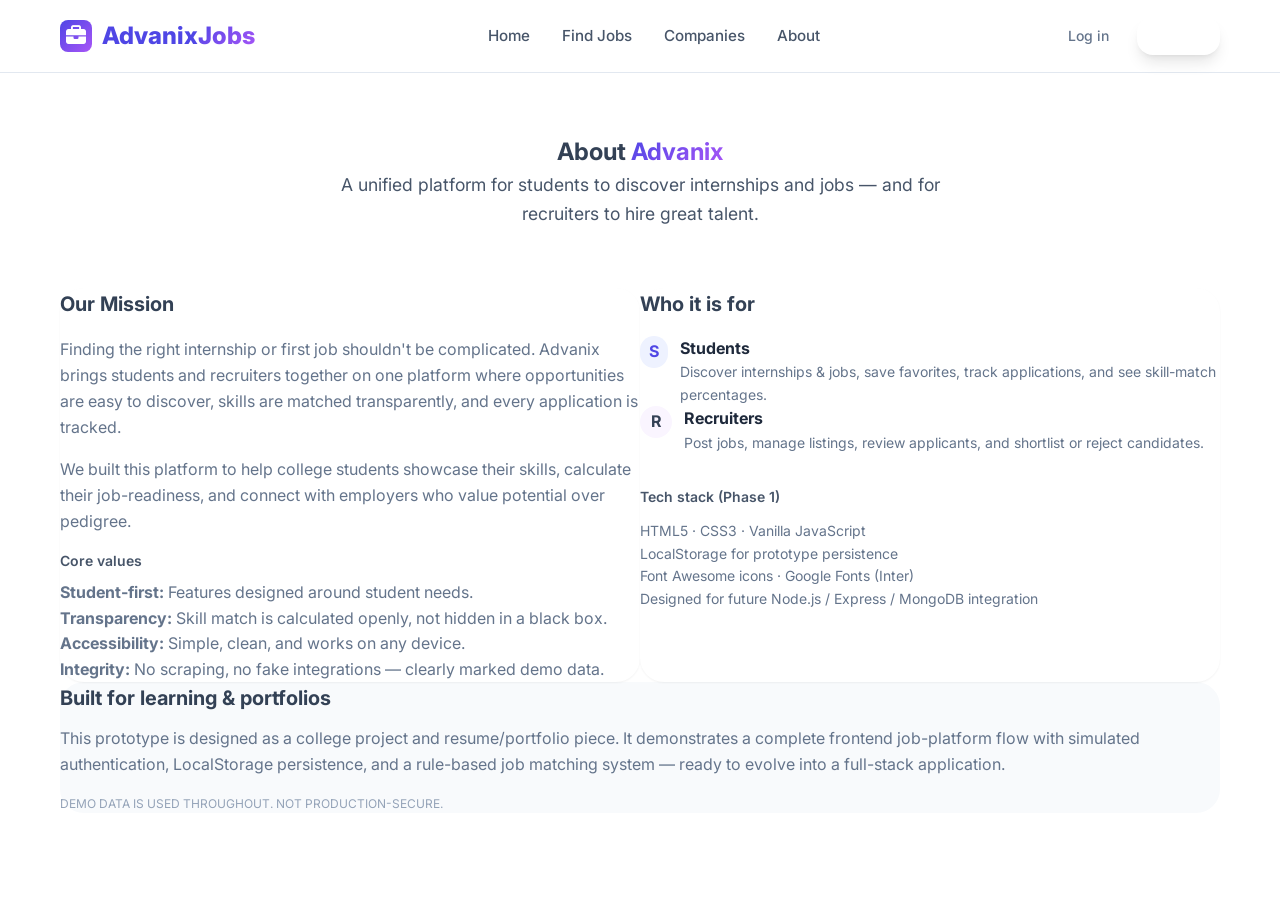
==== about.html @ add956c0 "feat: initial release of Advanix - AI-Powered Unified Job & Internship Platform - Complete frontend " ====
<!DOCTYPE html>
<html lang="en">
<head>
  <meta charset="UTF-8" />
  <meta name="viewport" content="width=device-width, initial-scale=1.0" />
  <title>About Us | Advanix</title>
  <link rel="preconnect" href="https://fonts.googleapis.com" />
  <link rel="preconnect" href="https://fonts.gstatic.com" crossorigin />
  <link href="https://fonts.googleapis.com/css2?family=Inter:wght@400;500;600;700;800&display=swap" rel="stylesheet" />
  <link rel="stylesheet" href="https://cdnjs.cloudflare.com/ajax/libs/font-awesome/6.5.0/css/all.min.css" />
  <link rel="stylesheet" href="css/style.css" />
  <link rel="stylesheet" href="css/responsive.css" />
</head>
<body>
  <nav class="navbar">
    <div class="container">
      <a href="index.html" class="logo">
        <div class="logo-icon"><i class="fas fa-briefcase"></i></div>
        <span>Advanix<span class="text-gradient">Jobs</span></span>
      </a>
      <div class="nav-links" id="nav-links"></div>
      <div class="auth-btns" id="auth-btns"></div>
      <button class="mobile-menu-btn" id="mobile-menu-btn" aria-label="Toggle menu">
        <span></span><span></span><span></span>
      </button>
    </div>
  </nav>

  <div class="mobile-menu" id="mobile-menu"></div>

  <section class="section" style="padding-top: 60px;">
    <div class="container">
      <div class="section-header">
        <h1>About <span class="text-gradient">Advanix</span></h1>
        <p>A unified platform for students to discover internships and jobs — and for recruiters to hire great talent.</p>
      </div>

      <div class="grid md:grid-cols-2 gap-6" style="grid-template-columns: 1fr 1fr;">
        <div class="bg-white rounded-2xl shadow-sm border border-slate-100 p-8">
          <h3 class="text-xl font-bold text-slate-900 mb-4">Our Mission</h3>
          <p class="text-slate-600 leading-relaxed mb-4">
            Finding the right internship or first job shouldn't be complicated. Advanix brings students and
            recruiters together on one platform where opportunities are easy to discover, skills are matched transparently,
            and every application is tracked.
          </p>
          <p class="text-slate-600 leading-relaxed mb-4">
            We built this platform to help college students showcase their skills, calculate their job-readiness, and
            connect with employers who value potential over pedigree.
          </p>
          <div class="mt-6">
            <h4 class="text-sm font-semibold text-slate-700 mb-2">Core values</h4>
            <ul class="list-disc list-inside text-slate-600 space-y-2">
              <li><strong>Student-first:</strong> Features designed around student needs.</li>
              <li><strong>Transparency:</strong> Skill match is calculated openly, not hidden in a black box.</li>
              <li><strong>Accessibility:</strong> Simple, clean, and works on any device.</li>
              <li><strong>Integrity:</strong> No scraping, no fake integrations — clearly marked demo data.</li>
            </ul>
          </div>
        </div>

        <div class="bg-white rounded-2xl shadow-sm border border-slate-100 p-8">
          <h3 class="text-xl font-bold text-slate-900 mb-4">Who it is for</h3>
          <div class="space-y-5">
            <div class="flex items-start gap-3">
              <div class="w-8 h-8 rounded-full bg-indigo-50 flex items-center justify-center text-indigo-600 font-bold shrink-0">S</div>
              <div>
                <h4 class="font-bold text-slate-800">Students</h4>
                <p class="text-sm text-slate-600">Discover internships &amp; jobs, save favorites, track applications, and see skill-match percentages.</p>
              </div>
            </div>
            <div class="flex items-start gap-3">
              <div class="w-8 h-8 rounded-full bg-purple-50 flex items-center justify-center text-purple-600 font-bold shrink-0">R</div>
              <div>
                <h4 class="font-bold text-slate-800">Recruiters</h4>
                <p class="text-sm text-slate-600">Post jobs, manage listings, review applicants, and shortlist or reject candidates.</p>
              </div>
            </div>
          </div>

          <div class="mt-8 pt-6 border-t border-slate-100">
            <h4 class="text-sm font-semibold text-slate-700 mb-3">Tech stack (Phase 1)</h4>
            <ul class="text-sm text-slate-600 space-y-1 list-disc list-inside">
              <li>HTML5 &middot; CSS3 &middot; Vanilla JavaScript</li>
              <li>LocalStorage for prototype persistence</li>
              <li>Font Awesome icons &middot; Google Fonts (Inter)</li>
              <li>Designed for future Node.js / Express / MongoDB integration</li>
            </ul>
          </div>
        </div>
      </div>

      <div class="mt-12 bg-slate-50 rounded-2xl p-8 text-center border border-slate-100">
        <h3 class="text-xl font-bold text-slate-900 mb-3">Built for learning &amp; portfolios</h3>
        <p class="text-slate-600 mb-4 max-w-lg mx-auto">
          This prototype is designed as a college project and resume/portfolio piece. It demonstrates a complete
          frontend job-platform flow with simulated authentication, LocalStorage persistence, and a rule-based job
          matching system — ready to evolve into a full-stack application.
        </p>
        <p class="text-xs text-slate-400 uppercase tracking-wider">
          Demo data is used throughout. Not production-secure.
        </p>
      </div>
    </div>
  </section>

  <script type="module">
    import { updateNavbar } from './js/app.js';
    document.addEventListener('DOMContentLoaded', () => {
      updateNavbar();
    });
  </script>
</body>
</html>
---- css/style.css ----
/* ==========================================================================
   Advanix - Main Stylesheet
   Design System: Navy blue (#1e293b) + Electric purple (#6366f1 / #a855f7)
   Clean white background, soft gradients, rounded cards, subtle shadows.
   ========================================================================== */

/* -------- CSS Variables (Design System) -------- */
:root {
  /* Primary brand colors */
  --navy-900: #0f172a;
  --navy-800: #1e293b;
  --navy-700: #334155;
  --indigo-600: #4f46e5;
  --indigo-500: #6366f1;
  --purple-600: #a855f7;
  --purple-500: #d946ef;

  /* Semantic colors */
  --success: #10b981;
  --success-bg: #ecfdf5;
  --error: #f43f5e;
  --error-bg: #fff1f2;
  --warning: #f59e0b;
  --warning-bg: #fffbeb;

  /* Neutrals */
  --slate-50: #f8fafc;
  --slate-100: #f1f5f9;
  --slate-200: #e2e8f0;
  --slate-300: #cbd5e1;
  --slate-400: #94a3b8;
  --slate-500: #64748b;
  --slate-600: #475569;
  --slate-700: #334155;
  --slate-800: #1e293b;
  --slate-900: #0f172a;

  /* Gradients */
  --grad-primary: linear-gradient(135deg, #4f46e5 0%, #a855f7 100%);
  --grad-hero: linear-gradient(135deg, #0f172a 0%, #1e293b 50%, #4f46e5 100%);
  --grad-card: linear-gradient(145deg, #ffffff 0%, #f8fafc 100%);

  /* Spacing & radius */
  --radius-sm: 0.5rem;
  --radius-md: 0.75rem;
  --radius-lg: 1rem;
  --radius-xl: 1.25rem;
  --shadow-sm: 0 1px 2px 0 rgb(0 0 0 / 0.05);
  --shadow-md: 0 4px 6px -1px rgb(0 0 0 / 0.1), 0 2px 4px -2px rgb(0 0 0 / 0.1);
  --shadow-lg: 0 10px 15px -3px rgb(0 0 0 / 0.1), 0 4px 6px -4px rgb(0 0 0 / 0.1);

  /* Transitions */
  --transition: all 0.25s cubic-bezier(0.4, 0, 0.2, 1);
}

/* -------- Reset & Base -------- */
* {
  box-sizing: border-box;
  margin: 0;
  padding: 0;
}

html {
  scroll-behavior: smooth;
}

body {
  font-family: 'Inter', -apple-system, BlinkMacSystemFont, 'Segoe UI', Roboto,
    'Helvetica Neue', Arial, sans-serif;
  background-color: #ffffff;
  color: #334155;
  line-height: 1.6;
  overflow-x: hidden;
}

a {
  text-decoration: none;
  color: inherit;
}

ul, ol {
  list-style: none;
}

img {
  max-width: 100%;
  height: auto;
  display: block;
}

button {
  font-family: inherit;
  border: none;
  background: none;
  cursor: pointer;
}

input, select, textarea {
  font-family: inherit;
}

.section {
  padding: 80px 0;
}

.section-header {
  text-align: center;
  margin-bottom: 60px;
}

.section-header h2 {
  font-size: 2.25rem;
  font-weight: 700;
  color: var(--navy-900);
  margin-bottom: 12px;
  letter-spacing: -0.02em;
}

.section-header p {
  color: var(--slate-600);
  font-size: 1.1rem;
  max-width: 600px;
  margin: 0 auto;
}

/* Gradient text utility */
.text-gradient {
  background: var(--grad-primary);
  -webkit-background-clip: text;
  -webkit-text-fill-color: transparent;
  background-clip: text;
}

/* -------- Container & Layout -------- */
.container {
  max-width: 1200px;
  margin: 0 auto;
  padding: 0 20px;
}

/* -------- Buttons -------- */
.btn {
  display: inline-flex;
  align-items: center;
  justify-content: center;
  gap: 0.5rem;
  font-weight: 600;
  font-size: 0.95rem;
  border-radius: var(--radius-md);
  transition: var(--transition);
  border: 1px solid transparent;
  cursor: pointer;
}

.btn-primary {
  background: var(--grad-primary);
  color: #ffffff;
  box-shadow: 0 4px 14px 0 rgb(79, 70, 229 / 0.3);
}

.btn-primary:hover {
  transform: translateY(-2px);
  box-shadow: 0 8px 20px 0 rgb(79, 70, 229 / 0.45);
}

.btn-secondary {
  background: #ffffff;
  color: var(--slate-700);
  border-color: var(--slate-200);
}

.btn-secondary:hover {
  background: var(--slate-50);
  border-color: var(--slate-300);
}

.btn-outline {
  background: transparent;
  color: var(--indigo-600);
  border-color: var(--indigo-600);
}

.btn-outline:hover {
  background: var(--indigo-600);
  color: #ffffff;
}

.btn-sm {
  padding: 0.5rem 1rem;
  font-size: 0.875rem;
}

.btn-md {
  padding: 0.75rem 1.5rem;
}

.btn-lg {
  padding: 1rem 2rem;
  font-size: 1.1rem;
}

/* -------- Navigation -------- */
.navbar {
  position: sticky;
  top: 0;
  z-index: 50;
  background: rgba(255, 255, 255, 0.85);
  backdrop-filter: blur(12px);
  border-bottom: 1px solid var(--slate-200);
}

.navbar .container {
  display: flex;
  align-items: center;
  justify-content: space-between;
  height: 72px;
}

.logo {
  display: flex;
  align-items: center;
  gap: 10px;
  font-size: 1.5rem;
  font-weight: 800;
  color: var(--navy-900);
}

.logo-icon {
  width: 32px;
  height: 32px;
  background: var(--grad-primary);
  border-radius: 8px;
  display: flex;
  align-items: center;
  justify-content: center;
  color: #ffffff;
  font-size: 1.25rem;
}

.logo span {
  color: var(--indigo-600);
}

.nav-links {
  display: flex;
  align-items: center;
  gap: 32px;
}

.nav-link {
  font-size: 0.95rem;
  font-weight: 500;
  color: var(--slate-600);
  transition: var(--transition);
  position: relative;
}

.nav-link:hover {
  color: var(--indigo-600);
}

.nav-link.active {
  color: var(--indigo-600);
}

.nav-link.active::after {
  content: '';
  position: absolute;
  bottom: -6px;
  left: 0;
  width: 100%;
  height: 3px;
  background: var(--grad-primary);
  border-radius: 2px;
}

.auth-btns {
  display: flex;
  align-items: center;
  gap: 12px;
}

/* Mobile menu button */
.mobile-menu-btn {
  display: none;
  width: 40px;
  height: 40px;
  flex-direction: column;
  justify-content: center;
  gap: 5px;
  align-items: center;
}

.mobile-menu-btn span {
  display: block;
  width: 24px;
  height: 2px;
  background: var(--slate-700);
  border-radius: 2px;
  transition: var(--transition);
}

.mobile-menu {
  position: fixed;
  top: 72px;
  left: 0;
  right: 0;
  background: #ffffff;
  border-bottom: 1px solid var(--slate-200);
  box-shadow: var(--shadow-md);
  padding: 24px;
  display: none;
  flex-direction: column;
  gap: 0;
  z-index: 60;
}

.mobile-menu a {
  display: block;
  padding: 12px 16px;
  border-radius: var(--radius-md);
  color: var(--slate-600);
  font-weight: 500;
  transition: var(--transition);
}

.mobile-menu a:hover {
  background: var(--indigo-50);
  color: var(--indigo-600);
}

/* -------- Hero Section -------- */
.hero {
  position: relative;
  background: var(--grad-hero);
  color: #ffffff;
  padding: 120px 0;
  overflow: hidden;
}

.hero::before {
  content: '';
  position: absolute;
  top: 0;
  left: 0;
  width: 100%;
  height: 100%;
  background: url('data:image/svg+xml,<svg xmlns="http://www.w3.org/2000/svg" viewBox="0 0 100 100"><path fill="%23ffffff" fill-opacity="0.03" d="M0 0 L100 0 L100 100 L0 100 Z"/></svg>');
  opacity: 0.4;
}

.hero .container {
  position: relative;
  z-index: 3;
  display: grid;
  grid-template-columns: 1fr 1fr;
  gap: 60px;
  align-items: center;
}

.hero-content h1 {
  font-size: 3.5rem;
  font-weight: 800;
  line-height: 1.1;
  margin-bottom: 20px;
  letter-spacing: -0.03em;
}

.hero-content p {
  font-size: 1.25rem;
  color: #cbd5e1;
  margin-bottom: 32px;
  line-height: 1.7;
}

.hero-visual {
  position: relative;
  height: 420px;
  display: flex;
  align-items: center;
  justify-content: center;
}

.floating-card {
  position: absolute;
  background: rgba(255, 255, 255, 0.1);
  backdrop-filter: blur(16px);
  border: 1px solid rgba(255, 255, 255, 0.2);
  border-radius: 20px;
  padding: 24px;
  box-shadow: 0 20px 40px -10px rgb(0 0 0 / 0.3);
  animation: float 6s ease-in-out infinite;
}

.floating-card:nth-child(1) {
  top: 20px;
  left: 20px;
  width: 200px;
  animation-delay: 0s;
}

.floating-card:nth-child(2) {
  bottom: 20px;
  right: 20px;
  width: 260px;
  animation-delay: -2s;
}

.floating-card h4 {
  font-size: 1.1rem;
  margin-bottom: 8px;
  color: #ffffff;
}

.floating-card p {
  font-size: 0.9rem;
  color: #cbd5e1;
}

@keyframes float {
  0%, 100% { transform: translateY(0); }
  50% { transform: translateY(-20px); }
}

/* Job search bar (hero) */
.job-search {
  background: rgba(255, 255, 255, 0.95);
  border-radius: var(--radius-xl);
  padding: 1.5rem;
  box-shadow: var(--shadow-lg);
  display: grid;
  grid-template-columns: 1fr 1fr 1fr auto;
  gap: 16px;
  align-items: end;
}

.job-search input,
.job-search select {
  padding: 14px 18px;
  border: 1px solid #e2e8f0;
  border-radius: var(--radius-lg);
  font-size: 0.95rem;
  background: #ffffff;
  color: var(--slate-800);
  transition: var(--transition);
}

.job-search input:focus,
.job-search select:focus {
  outline: none;
  border-color: var(--indigo-600);
  box-shadow: 0 0 0 3px rgba(79, 70, 229, 0.15);
}

.job-search button {
  padding: 14px 28px;
  background: var(--grad-primary);
  color: #ffffff;
  border-radius: var(--radius-lg);
  font-weight: 600;
  font-size: 1rem;
  box-shadow: 0 4px 12px 0 rgb(79, 70, 229 / 0.35);
  transition: var(--transition);
}

.job-search button:hover {
  transform: translateY(-2px);
  box-shadow: 0 8px 20px 0 rgb(79, 70, 229 / 0.5);
}

/* -------- Categories -------- */
.categories {
  background: var(--slate-50);
}

.category-grid {
  display: grid;
  grid-template-columns: repeat(auto-fit, minmax(200px, 1fr));
  gap: 24px;
}

.category-card {
  background: #ffffff;
  border: 1px solid var(--slate-200);
  border-radius: var(--radius-xl);
  padding: 32px 24px;
  text-align: center;
  transition: var(--transition);
  cursor: pointer;
}

.category-card:hover {
  transform: translateY(-6px);
  box-shadow: var(--shadow-lg);
  border-color: var(--indigo-600);
  background: linear-gradient(135deg, #4f46e5 0%, #a855f7 100%);
  color: #ffffff;
}

.category-card .icon {
  width: 56px;
  height: 56px;
  background: var(--slate-100);
  border-radius: 14px;
  display: flex;
  align-items: center;
  justify-content: center;
  margin: 0 auto 16px;
  font-size: 1.5rem;
  color: var(--indigo-600);
  transition: var(--transition);
}

.category-card:hover .icon {
  background: rgba(255, 255, 255, 0.15);
  color: #ffffff;
}

.category-card h3 {
  font-size: 1.1rem;
  font-weight: 700;
  margin-bottom: 6px;
}

.category-card p {
  font-size: 0.9rem;
  color: var(--slate-500);
}

.category-card:hover p {
  color: rgba(255, 255, 255, 0.85);
}

/* -------- Featured Jobs -------- */
.featured-grid {
  display: grid;
  grid-template-columns: repeat(auto-fill, minmax(320px, 1fr));
  gap: 28px;
}

/* Job card (generic) */
.job-card {
  background: #ffffff;
  border: 1px solid var(--slate-100);
  border-radius: var(--radius-xl);
  overflow: hidden;
  transition: var(--transition);
}

.job-card:hover {
  transform: translateY(-8px);
  box-shadow: var(--shadow-lg);
  border-color: var(--slate-200);
}

/* -------- Companies -------- */
.companies-grid {
  display: grid;
  grid-template-columns: repeat(auto-fill, minmax(220px, 1fr));
  gap: 30px;
}

.company-card {
  background: #ffffff;
  border: 1px solid var(--slate-200);
  border-radius: var(--radius-xl);
  padding: 30px 24px;
  text-align: center;
  transition: var(--transition);
}

.company-card:hover {
  transform: translateY(-6px);
  box-shadow: var(--shadow-md);
  border-color: var(--indigo-600);
}

.company-logo {
  width: 64px;
  height: 64px;
  margin: 0 auto 16px;
  border-radius: 16px;
  object-fit: cover;
  background: var(--slate-100);
}

.company-card h3 {
  font-size: 1.1rem;
  font-weight: 700;
  color: var(--navy-900);
  margin-bottom: 6px;
}

.company-card p {
  font-size: 0.9rem;
  color: var(--slate-500);
}

/* -------- How It Works -------- */
.steps-grid {
  display: grid;
  grid-template-columns: repeat(auto-fit, minmax(240px, 1fr));
  gap: 30px;
}

.step {
  text-align: center;
  padding: 30px 20px;
}

.step-number {
  width: 52px;
  height: 52px;
  background: var(--grad-primary);
  color: #ffffff;
  border-radius: 50%;
  display: flex;
  align-items: center;
  justify-content: center;
  font-size: 1.25rem;
  font-weight: 700;
  margin: 0 auto 20px;
  box-shadow: 0 4px 12px 0 rgb(79, 70, 229 / 0.3);
}

.step h3 {
  font-size: 1.15rem;
  font-weight: 700;
  color: var(--navy-900);
  margin-bottom: 10px;
}

.step p {
  color: var(--slate-600);
  font-size: 0.95rem;
}

/* -------- Why Choose Us -------- */
.features-grid {
  display: grid;
  grid-template-columns: repeat(auto-fit, minmax(280px, 1fr));
  gap: 28px;
}

.feature-card {
  background: #ffffff;
  border: 1px solid var(--slate-200);
  border-radius: var(--radius-xl);
  padding: 32px 28px;
  transition: var(--transition);
}

.feature-card:hover {
  transform: translateY(-5px);
  box-shadow: var(--shadow-md);
  border-color: var(--slate-200);
}

.feature-icon {
  width: 44px;
  height: 44px;
  background: var(--slate-100);
  border-radius: 12px;
  display: flex;
  align-items: center;
  justify-content: center;
  margin-bottom: 20px;
  font-size: 1.25rem;
  color: var(--indigo-600);
  transition: var(--transition);
}

.feature-card:hover .feature-icon {
  background: var(--indigo-600);
  color: #ffffff;
}

.feature-card h3 {
  font-size: 1.1rem;
  font-weight: 700;
  color: var(--navy-900);
  margin-bottom: 10px;
}

.feature-card p {
  color: var(--slate-600);
  font-size: 0.95rem;
  line-height: 1.6;
}

/* -------- Testimonials -------- */
.testimonials {
  background: var(--slate-50);
}

.testimonial-grid {
  display: grid;
  grid-template-columns: repeat(auto-fit, minmax(280px, 1fr));
  gap: 28px;
}

.testimonial-card {
  background: #ffffff;
  border: 1px solid var(--slate-200);
  border-radius: var(--radius-xl);
  padding: 32px 28px;
  transition: var(--transition);
}

.testimonial-card:hover {
  box-shadow: var(--shadow-md);
  border-color: var(--indigo-200);
}

.stars {
  color: var(--warning);
  margin-bottom: 16px;
  font-size: 1.1rem;
}

.testimonial-card p {
  color: var(--slate-600);
  font-size: 0.95rem;
  line-height: 1.7;
  margin-bottom: 20px;
}

.testimonial-author {
  display: flex;
  align-items: center;
  gap: 14px;
}

.author-avatar {
  width: 40px;
  height: 40px;
  border-radius: 50%;
  object-fit: cover;
  background: var(--slate-200);
}

.author-info h4 {
  font-size: 0.95rem;
  font-weight: 700;
  color: var(--navy-900);
}

.author-info span {
  font-size: 0.85rem;
  color: var(--slate-500);
}

.demo-badge {
  font-size: 0.75rem;
  text-transform: uppercase;
  letter-spacing: 0.05em;
  font-weight: 700;
  color: var(--warning);
  margin-top: 4px;
  display: block;
}

/* -------- CTA Section -------- */
.cta {
  background: var(--grad-hero);
  color: #ffffff;
  text-align: center;
  padding: 80px 0;
  position: relative;
  overflow: hidden;
}

.cta h2 {
  font-size: 2.5rem;
  font-weight: 800;
  margin-bottom: 16px;
}

.cta p {
  color: #cbd5e1;
  font-size: 1.15rem;
  margin-bottom: 32px;
  max-width: 600px;
  margin-left: auto;
  margin-right: auto;
}

/* -------- Footer -------- */
footer {
  background: var(--navy-900);
  color: #cbd5e1;
  padding: 60px 0 24px;
}

.footer-grid {
  display: grid;
  grid-template-columns: 280px repeat(3, 1fr);
  gap: 40px;
  margin-bottom: 48px;
}

.footer-brand .logo {
  margin-bottom: 16px;
}

.footer-brand p {
  font-size: 0.95rem;
  line-height: 1.7;
  margin-bottom: 20px;
}

.socials {
  display: flex;
  gap: 14px;
}

.socials a {
  width: 40px;
  height: 40px;
  background: rgba(255, 255, 255, 0.1);
  border-radius: 10px;
  display: flex;
  align-items: center;
  justify-content: center;
  color: #ffffff;
  transition: var(--transition);
}

.socials a:hover {
  background: var(--indigo-600);
  color: #ffffff;
}

.footer-title {
  font-size: 1rem;
  font-weight: 700;
  color: #ffffff;
  margin-bottom: 20px;
}

.footer-links li {
  margin-bottom: 12px;
}

.footer-links a {
  font-size: 0.95rem;
  transition: var(--transition);
}

.footer-links a:hover {
  color: var(--indigo-400);
  padding-left: 4px;
}

.footer-bottom {
  border-top: 1px solid rgba(255, 255, 255, 0.1);
  padding-top: 24px;
  display: flex;
  justify-content: space-between;
  align-items: center;
  font-size: 0.875rem;
  color: #94a3b8;
}

/* -------- Utilities -------- */
.sr-only {
  position: absolute;
  width: 1px;
  height: 1px;
  padding: 0;
  margin: -1px;
  overflow: hidden;
  clip: rect(0, 0, 0, 0);
  border: 0;
}

.hidden {
  display: none !important;
}

.animate-slide-in {
  animation: slideIn 0.3s ease-out forwards;
}

@keyframes slideIn {
  from {
    opacity: 0;
    transform: translateX(40px);
  }
  to {
    opacity: 1;
    transform: translateX(0);
  }
}

/* Dashboard color token overrides used by app.js classes */
.bg-indigo-50 { background-color: #eef2ff !important; }
.bg-indigo-100 { background-color: #e0e7ff !important; }
.bg-indigo-600 { background-color: #4f46e5 !important; }
.text-indigo-600 { color: #4f46e5 !important; }
.text-indigo-500 { color: #6366f1 !important; }
.bg-indigo-50 { background-color: #eef2ff; }
.border-indigo-100 { border-color: #e0e7ff; }
.border-indigo-600 { border-color: #4f46e5; }

.bg-purple-600 { background-color: #a855f7 !important; }
.bg-purple-50 { background-color: #faf5ff; }

.bg-slate-50 { background-color: #f8fafc; }
.bg-slate-100 { background-color: #f1f5f9; }
.bg-slate-200 { background-color: #e2e8f0; }
.bg-slate-800 { background-color: #1e293b; }
.text-slate-500 { color: #94a3b8; }
.text-slate-600 { color: #64748b; }
.text-slate-700 { color: #475569; }
.text-slate-800 { color: #1e293b; }
.text-slate-400 { color: #94a3b8; }
.border-slate-100 { border-color: #f1f5f9; }
.border-slate-200 { border-color: #e2e8f0; }
.border-slate-50 { border-color: #f8fafc; }

.bg-green-600 { background-color: #10b981; }
.text-green-600 { color: #10b981; }
.bg-green-100 { background-color: #d1fae5; }
.bg-rose-600 { background-color: #f43f5e; }
.text-rose-600 { color: #f43f5e; }
.bg-rose-100 { background-color: #ffe4e6; }
.bg-amber-100 { background-color: #ffefd5; }
.text-amber-700 { color: #b45309; }
.border-amber-200 { border-color: #fed7aa; }
.bg-blue-600 { background-color: #2563eb; }
.text-blue-600 { color: #2563eb; }
.bg-blue-100 { background-color: #dbeafe; }

.bg-white { background-color: #ffffff; }
.text-white { color: #ffffff; }
.text-blue-700 { color: #1d4ed8; }
.text-green-700 { color: #047857; }
.text-rose-700 { color: #be123c; }

.rounded-xl { border-radius: var(--radius-xl); }
.rounded-lg { border-radius: var(--radius-lg); }
.rounded-full { border-radius: 9999px; }
.rounded-2xl { border-radius: 1.5rem; }

.shadow-sm { box-shadow: var(--shadow-sm); }
.shadow-md { box-shadow: var(--shadow-md); }
.shadow-lg { box-shadow: var(--shadow-lg); }

.flex { display: flex; }
.inline-flex { display: inline-flex; }
.grid { display: grid; }
.items-center { align-items: center; }
.justify-center { justify-content: center; }
.justify-between { justify-content: space-between; }
.flex-col { flex-direction: column; }
.flex-wrap { flex-wrap: wrap; }
.gap-1 { gap: 0.25rem; }
.gap-2 { gap: 0.5rem; }
.gap-3 { gap: 0.75rem; }
.gap-4 { gap: 1rem; }

.mb-1 { margin-bottom: 0.25rem; }
.mb-2 { margin-bottom: 0.5rem; }
.mb-3 { margin-bottom: 0.75rem; }
.mb-4 { margin-bottom: 1rem; }
.mb-5 { margin-bottom: 1.25rem; }
.mb-6 { margin-bottom: 1.5rem; }
.mt-1 { margin-top: 0.25rem; }
.mt-3 { margin-top: 0.75rem; }
.mt-4 { margin-top: 1rem; }

.p-1 { padding: 0.25rem; }
.p-2 { padding: 0.5rem; }
.p-3 { padding: 0.75rem; }
.p-4 { padding: 1rem; }
.p-5 { padding: 1.25rem; }
.p-6 { padding: 1.5rem; }
.px-2 { padding-left: 0.5rem; padding-right: 0.5rem; }
.px-3 { padding-left: 0.75rem; padding-right: 0.75rem; }
.px-4 { padding-left: 1rem; padding-right: 1rem; }
.px-5 { padding-left: 1.25rem; padding-right: 1.25rem; }
.py-1 { padding-top: 0.25rem; padding-bottom: 0.25rem; }
.py-2 { padding-top: 0.5rem; padding-bottom: 0.5rem; }
.py-3 { padding-top: 0.75rem; padding-bottom: 0.75rem; }
.py-0.5 { padding-top: 0.125rem; padding-bottom: 0.125rem; }

.ml-1 { margin-left: 0.25rem; }
.ml-3 { margin-left: 0.75rem; }
.mr-1 { margin-right: 0.25rem; }
.mr-1.5 { margin-right: 0.375rem; }
.mr-2 { margin-right: 0.5rem; }
.mr-3 { margin-right: 0.75rem; }

.mb-8 { margin-bottom: 2rem; }
.mt-8 { margin-top: 2rem; }

.pr-10 { padding-right: 2.5rem; }

.text-indigo-400 { color: #818cf8 !important; }
.text-rose-500 { color: #f43f5e !important; }

.w-8 { width: 2rem; }
.w-9 { width: 2.25rem; }
.w-10 { width: 2.5rem; }
.w-12 { width: 3rem; }
.w-full { width: 100%; }
.w-48 { width: 12rem; }
.flex-1 { flex: 1; }

.h-8 { height: 2rem; }
.h-9 { height: 2.25rem; }
.h-10 { height: 2.5rem; }
.h-12 { height: 3rem; }
.h-3 { height: 0.75rem; }
.h-2 { height: 0.5rem; }
.h-2.5 { height: 0.625rem; }
.h-full { height: 100%; }
.h-48 { height: 12rem; }

.text-xs { font-size: 0.75rem; }
.text-sm { font-size: 0.875rem; }
.text-lg { font-size: 1.125rem; }
.text-xl { font-size: 1.25rem; }
.text-2xl { font-size: 1.5rem; }
.text-3xl { font-size: 1.875rem; }

.font-medium { font-weight: 500; }
.font-semibold { font-weight: 600; }
.font-bold { font-weight: 700; }

.leading-tight { line-height: 1.25; }
.leading-relaxed { line-height: 1.625; }

.uppercase { text-transform: uppercase; }
.italic { font-style: italic; }
.center { text-align: center; }
.left { text-align: left; }

.opacity-70 { opacity: 0.7; }
.opacity-80 { opacity: 0.8; }

.transition { transition: var(--transition); }
.transition-all { transition: var(--transition); }
.duration-300 { transition-duration: 300ms; }
.duration-500 { transition-duration: 500ms; }
.duration-700 { transition-duration: 700ms; }

.object-cover { object-fit: cover; }
.overflow-hidden { overflow: hidden; }
.relative { position: relative; }
.absolute { position: absolute; }
.fixed { position: fixed; }
.top-6 { top: 1.5rem; }
.right-6 { right: 1.5rem; }
.z-\[100\] { z-index: 100; }
.z-\[50\] { z-index: 50; }
.z-\[60\] { z-index: 60; }

.pointer-events-none { pointer-events: none; }
.pointer-events-auto { pointer-events: auto; }

/* Form elements */
.form-group {
  margin-bottom: 20px;
}

.form-group label {
  display: block;
  font-size: 0.9rem;
  font-weight: 600;
  color: var(--slate-700);
  margin-bottom: 8px;
}

.form-control {
  width: 100%;
  padding: 12px 16px;
  border: 1px solid var(--slate-200);
  border-radius: var(--radius-lg);
  font-size: 0.95rem;
  color: var(--slate-800);
  background: #ffffff;
  transition: var(--transition);
}

.form-control:focus {
  outline: none;
  border-color: var(--indigo-600);
  box-shadow: 0 0 0 3px rgba(79, 70, 229, 0.1);
}

.form-control::placeholder {
  color: var(--slate-400);
}

.password-toggle {
  position: absolute;
  right: 14px;
  top: 38px;
  color: var(--slate-400);
  cursor: pointer;
  font-size: 1rem;
}

.password-toggle:hover {
  color: var(--indigo-600);
}

.position-relative {
  position: relative;
}

.alert {
  padding: 14px 18px;
  border-radius: var(--radius-lg);
  margin-bottom: 20px;
  font-size: 0.95rem;
  font-weight: 500;
}

.alert-success {
  background: var(--success-bg);
  color: var(--success);
  border: 1px solid #bbf7d0;
}

.alert-error {
  background: var(--error-bg);
  color: var(--error);
  border: 1px solid #fecaca;
}
---- css/responsive.css ----
/* ==========================================================================
   Advanix - Responsive Styles
   Tablet & Mobile adjustments
   ========================================================================== */

/* Tablet */
@media (max-width: 1024px) {
  .hero .container {
    grid-template-columns: 1fr;
    gap: 40px;
    text-align: center;
  }

  .hero-content h1 {
    font-size: 2.75rem;
  }

  .hero-visual {
    order: -1;
    height: 340px;
  }

  .job-search {
    grid-template-columns: 1fr;
    max-width: 480px;
    margin: 0 auto;
  }

  .footer-grid {
    grid-template-columns: repeat(2, 1fr);
    gap: 32px;
  }

  .dashboard-layout {
    grid-template-columns: 1fr;
  }

  .sidebar {
    position: fixed;
    left: 0;
    top: 0;
    bottom: 0;
    width: 260px;
    transform: translateX(-100%);
    z-index: 60;
  }

  .sidebar.open {
    transform: translateX(0);
  }

  .dashboard-main {
    margin-left: 0;
    padding: 20px 16px;
  }

  .dashboard-header {
    flex-direction: column;
    align-items: flex-start;
  }

  .stats-grid {
    grid-template-columns: repeat(2, 1fr);
  }

  .post-job-form {
    grid-template-columns: 1fr;
  }
}

/* Mobile */
@media (max-width: 768px) {
  .mobile-menu-btn {
    display: flex;
  }

  .nav-links,
  .auth-btns {
    display: none;
  }

  .hero {
    padding: 90px 0;
  }

  .hero-content h1 {
    font-size: 2.25rem;
  }

  .hero-content p {
    font-size: 1.1rem;
  }

  .floating-card {
    width: 150px;
    padding: 16px;
    font-size: 0.85rem;
  }

  .floating-card h4 {
    font-size: 1rem;
  }

  .section {
    padding: 56px 0;
  }

  .section-header h2 {
    font-size: 1.75rem;
  }

  .featured-grid {
    grid-template-columns: 1fr;
  }

  .companies-grid {
    grid-template-columns: repeat(2, 1fr);
  }

  .cta h2 {
    font-size: 1.75rem;
  }

  .footer-grid {
    grid-template-columns: 1fr;
    gap: 32px;
  }

  .footer-bottom {
    flex-direction: column;
    gap: 12px;
    text-align: center;
  }

  .stats-grid {
    grid-template-columns: 1fr;
  }

  .dashboard-jobs {
    grid-template-columns: 1fr;
  }

  .application-item {
    flex-direction: column;
    align-items: flex-start;
    gap: 12px;
  }

  .app-actions {
    align-self: flex-end;
  }

  .modal {
    margin: 16px;
    max-height: 95vh;
  }

  .modal-body {
    padding: 20px;
  }

  /* Sidebar open overlay for mobile */
  .sidebar {
    width: 280px;
  }

  /* Hide desktop nav on mobile, use mobile menu */
  .navbar .container {
    height: 64px;
  }
}

/* Small mobile */
@media (max-width: 480px) {
  .hero-content h1 {
    font-size: 1.875rem;
  }

  .job-search {
    padding: 1rem;
  }

  .category-grid {
    grid-template-columns: 1fr;
  }

  .steps-grid {
    grid-template-columns: 1fr;
  }

  .features-grid {
    grid-template-columns: 1fr;
  }

  .testimonial-grid {
    grid-template-columns: 1fr;
  }

  .companies-grid {
    grid-template-columns: 1fr;
  }

  .dashboard-header h1 {
    font-size: 1.5rem;
  }
}

/* Ensure job cards stack nicely on very small screens */
@media (max-width: 420px) {
  .job-card .grid.grid-cols-2 {
    grid-template-columns: 1fr;
  }
}
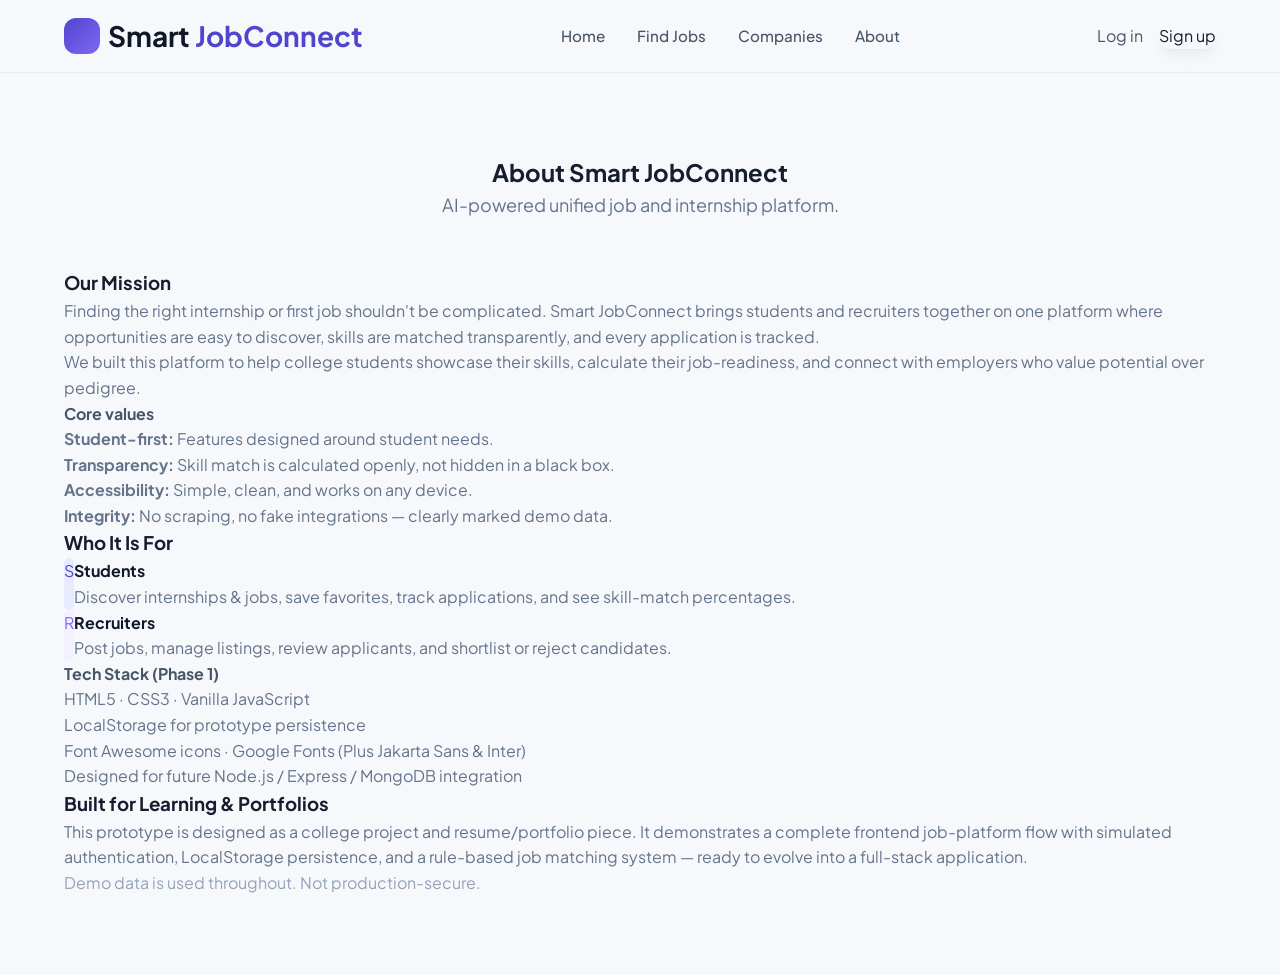
==== commit d6342de7: "Upgrade Smart JobConnect to premium SaaS design system" ====
--- a/about.html
+++ b/about.html
@@ -3,23 +3,28 @@
 <head>
   <meta charset="UTF-8" />
   <meta name="viewport" content="width=device-width, initial-scale=1.0" />
-  <title>About Us | Advanix</title>
+  <title>About Us | Smart JobConnect</title>
+  <meta name="description" content="Smart JobConnect - About our AI-powered unified job and internship platform." />
   <link rel="preconnect" href="https://fonts.googleapis.com" />
   <link rel="preconnect" href="https://fonts.gstatic.com" crossorigin />
-  <link href="https://fonts.googleapis.com/css2?family=Inter:wght@400;500;600;700;800&display=swap" rel="stylesheet" />
-  <link rel="stylesheet" href="https://cdnjs.cloudflare.com/ajax/libs/font-awesome/6.5.0/css/all.min.css" />
+  <link href="https://fonts.googleapis.com/css2?family=Plus+Jakarta+Sans:wght@400;500;600;700&family=Inter:wght@400;500;600;700&display=swap" rel="stylesheet" />
   <link rel="stylesheet" href="css/style.css" />
   <link rel="stylesheet" href="css/responsive.css" />
 </head>
 <body>
-  <nav class="navbar">
+
+  <!-- Navbar -->
+  <nav class="navbar" id="navbar">
     <div class="container">
       <a href="index.html" class="logo">
         <div class="logo-icon"><i class="fas fa-briefcase"></i></div>
-        <span>Advanix<span class="text-gradient">Jobs</span></span>
+        <span>Smart<span class="text-indigo-600"> JobConnect</span></span>
       </a>
+
       <div class="nav-links" id="nav-links"></div>
+
       <div class="auth-btns" id="auth-btns"></div>
+
       <button class="mobile-menu-btn" id="mobile-menu-btn" aria-label="Toggle menu">
         <span></span><span></span><span></span>
       </button>
@@ -28,28 +33,25 @@
 
   <div class="mobile-menu" id="mobile-menu"></div>
 
-  <section class="section" style="padding-top: 60px;">
+  <section class="section" style="padding-top: 80px; padding-bottom: 80px;">
     <div class="container">
       <div class="section-header">
-        <h1>About <span class="text-gradient">Advanix</span></h1>
-        <p>A unified platform for students to discover internships and jobs — and for recruiters to hire great talent.</p>
+        <h1>About Smart JobConnect</h1>
+        <p>AI-powered unified job and internship platform.</p>
       </div>
 
-      <div class="grid md:grid-cols-2 gap-6" style="grid-template-columns: 1fr 1fr;">
-        <div class="bg-white rounded-2xl shadow-sm border border-slate-100 p-8">
-          <h3 class="text-xl font-bold text-slate-900 mb-4">Our Mission</h3>
-          <p class="text-slate-600 leading-relaxed mb-4">
-            Finding the right internship or first job shouldn't be complicated. Advanix brings students and
-            recruiters together on one platform where opportunities are easy to discover, skills are matched transparently,
-            and every application is tracked.
+      <div class="grid md:grid-cols-2 gap-8 mb-8">
+        <div>
+          <h3 class="text-2xl font-bold text-navy-900 mb-4">Our Mission</h3>
+          <p class="text-slate-500 leading-relaxed mb-4">
+            Finding the right internship or first job shouldn't be complicated. Smart JobConnect brings students and recruiters together on one platform where opportunities are easy to discover, skills are matched transparently, and every application is tracked.
           </p>
-          <p class="text-slate-600 leading-relaxed mb-4">
-            We built this platform to help college students showcase their skills, calculate their job-readiness, and
-            connect with employers who value potential over pedigree.
+          <p class="text-slate-500 leading-relaxed mb-4">
+            We built this platform to help college students showcase their skills, calculate their job-readiness, and connect with employers who value potential over pedigree.
           </p>
           <div class="mt-6">
-            <h4 class="text-sm font-semibold text-slate-700 mb-2">Core values</h4>
-            <ul class="list-disc list-inside text-slate-600 space-y-2">
+            <h4 class="text-sm font-medium text-slate-600 mb-2">Core values</h4>
+            <ul class="list-disc list-inside text-slate-500 space-y-2">
               <li><strong>Student-first:</strong> Features designed around student needs.</li>
               <li><strong>Transparency:</strong> Skill match is calculated openly, not hidden in a black box.</li>
               <li><strong>Accessibility:</strong> Simple, clean, and works on any device.</li>
@@ -58,43 +60,41 @@
           </div>
         </div>
 
-        <div class="bg-white rounded-2xl shadow-sm border border-slate-100 p-8">
-          <h3 class="text-xl font-bold text-slate-900 mb-4">Who it is for</h3>
+        <div>
+          <h3 class="text-2xl font-bold text-navy-900 mb-4">Who It Is For</h3>
           <div class="space-y-5">
             <div class="flex items-start gap-3">
               <div class="w-8 h-8 rounded-full bg-indigo-50 flex items-center justify-center text-indigo-600 font-bold shrink-0">S</div>
               <div>
                 <h4 class="font-bold text-slate-800">Students</h4>
-                <p class="text-sm text-slate-600">Discover internships &amp; jobs, save favorites, track applications, and see skill-match percentages.</p>
+                <p class="text-sm text-slate-500">Discover internships & jobs, save favorites, track applications, and see skill-match percentages.</p>
               </div>
             </div>
             <div class="flex items-start gap-3">
-              <div class="w-8 h-8 rounded-full bg-purple-50 flex items-center justify-center text-purple-600 font-bold shrink-0">R</div>
+              <div class="w-8 h-8 rounded-full bg-violet-50 flex items-center justify-center text-violet-600 font-bold shrink-0">R</div>
               <div>
                 <h4 class="font-bold text-slate-800">Recruiters</h4>
-                <p class="text-sm text-slate-600">Post jobs, manage listings, review applicants, and shortlist or reject candidates.</p>
+                <p class="text-sm text-slate-500">Post jobs, manage listings, review applicants, and shortlist or reject candidates.</p>
               </div>
             </div>
           </div>
 
-          <div class="mt-8 pt-6 border-t border-slate-100">
-            <h4 class="text-sm font-semibold text-slate-700 mb-3">Tech stack (Phase 1)</h4>
-            <ul class="text-sm text-slate-600 space-y-1 list-disc list-inside">
+          <div class="mt-8 pt-6 border-t border-border">
+            <h4 class="text-sm font-medium text-slate-600 mb-3">Tech Stack (Phase 1)</h4>
+            <ul class="text-sm text-slate-500 space-y-1 list-disc list-disc">
               <li>HTML5 &middot; CSS3 &middot; Vanilla JavaScript</li>
               <li>LocalStorage for prototype persistence</li>
-              <li>Font Awesome icons &middot; Google Fonts (Inter)</li>
+              <li>Font Awesome icons &middot; Google Fonts (Plus Jakarta Sans & Inter)</li>
               <li>Designed for future Node.js / Express / MongoDB integration</li>
             </ul>
           </div>
         </div>
       </div>
 
-      <div class="mt-12 bg-slate-50 rounded-2xl p-8 text-center border border-slate-100">
-        <h3 class="text-xl font-bold text-slate-900 mb-3">Built for learning &amp; portfolios</h3>
-        <p class="text-slate-600 mb-4 max-w-lg mx-auto">
-          This prototype is designed as a college project and resume/portfolio piece. It demonstrates a complete
-          frontend job-platform flow with simulated authentication, LocalStorage persistence, and a rule-based job
-          matching system — ready to evolve into a full-stack application.
+      <div class="mt-12 bg-slate-50 rounded-3xl p-8 border border-border text-center">
+        <h3 class="text-xl font-bold text-navy-900 mb-3">Built for Learning & Portfolios</h3>
+        <p class="text-slate-500 mb-4 max-w-lg mx-auto">
+          This prototype is designed as a college project and resume/portfolio piece. It demonstrates a complete frontend job-platform flow with simulated authentication, LocalStorage persistence, and a rule-based job matching system — ready to evolve into a full-stack application.
         </p>
         <p class="text-xs text-slate-400 uppercase tracking-wider">
           Demo data is used throughout. Not production-secure.
@@ -109,5 +109,6 @@
       updateNavbar();
     });
   </script>
+
 </body>
-</html>
+</html>
--- a/css/style.css
+++ b/css/style.css
@@ -1,29 +1,36 @@
 /* ==========================================================================
-   Advanix - Main Stylesheet
-   Design System: Navy blue (#1e293b) + Electric purple (#6366f1 / #a855f7)
-   Clean white background, soft gradients, rounded cards, subtle shadows.
+   Smart JobConnect - Premium SaaS Design System
+   Design inspiration: Linear, Stripe, Vercel, Notion
    ========================================================================== */
 
-/* -------- CSS Variables (Design System) -------- */
+/* -------- CSS Variables (Premium Design System) -------- */
 :root {
-  /* Primary brand colors */
-  --navy-900: #0f172a;
-  --navy-800: #1e293b;
-  --navy-700: #334155;
-  --indigo-600: #4f46e5;
-  --indigo-500: #6366f1;
-  --purple-600: #a855f7;
-  --purple-500: #d946ef;
+  /* Primary brand colors - Deep Navy System */
+  --navy-900: #101828;
+  --navy-800: #151d2e;
+  --navy-700: #1c2536;
+  --navy-600: #253040;
+
+  /* Secondary - Royal Indigo */
+  --indigo-600: #5145cd;
+  --indigo-500: #635bff;
+  --indigo-400: #7c75ff;
+  --indigo-300: #a3a0ff;
+
+  /* Accent - Electric Violet */
+  --violet-600: #8067f5;
+  --violet-500: #9c88f1;
+  --violet-400: #c2a8ff;
 
   /* Semantic colors */
-  --success: #10b981;
-  --success-bg: #ecfdf5;
-  --error: #f43f5e;
-  --error-bg: #fff1f2;
+  --success: #12b76a;
+  --success-bg: #d1fcdb;
+  --error: #ef4444;
+  --error-bg: #fecaca;
   --warning: #f59e0b;
   --warning-bg: #fffbeb;
 
-  /* Neutrals */
+  /* Neutrals - Light mode */
   --slate-50: #f8fafc;
   --slate-100: #f1f5f9;
   --slate-200: #e2e8f0;
@@ -31,26 +38,42 @@
   --slate-400: #94a3b8;
   --slate-500: #64748b;
   --slate-600: #475569;
-  --slate-700: #334155;
-  --slate-800: #1e293b;
-  --slate-900: #0f172a;
-
-  /* Gradients */
-  --grad-primary: linear-gradient(135deg, #4f46e5 0%, #a855f7 100%);
-  --grad-hero: linear-gradient(135deg, #0f172a 0%, #1e293b 50%, #4f46e5 100%);
-  --grad-card: linear-gradient(145deg, #ffffff 0%, #f8fafc 100%);
+  --slate-700: #1e293b;
+  --slate-800: #0f172a;
+  --slate-900: #080f1a;
+
+  /* Background & Cards */
+  --background: #f7f8fc;
+  --card: #ffffff;
+  --card-hover: #fafcff;
+  --border: #eaecf0;
+
+  /* Gradients - subtle and premium */
+  --grad-primary: linear-gradient(135deg, #5145cd 0%, #8067f5 100%);
+  --grad-hero: linear-gradient(135deg, #101828 0%, #151d2e 50%, #5145cd 100%);
+  --grad-card: linear-gradient(145deg, #ffffff 0%, #fafcff 100%);
+  --grad-indigo-violet: linear-gradient(135deg, #5145cd 0%, #8067f5 100%);
+  --grad-navy-indigo: linear-gradient(135deg, #101828 0%, #151d2e 100%);
 
   /* Spacing & radius */
   --radius-sm: 0.5rem;
   --radius-md: 0.75rem;
   --radius-lg: 1rem;
   --radius-xl: 1.25rem;
-  --shadow-sm: 0 1px 2px 0 rgb(0 0 0 / 0.05);
-  --shadow-md: 0 4px 6px -1px rgb(0 0 0 / 0.1), 0 2px 4px -2px rgb(0 0 0 / 0.1);
-  --shadow-lg: 0 10px 15px -3px rgb(0 0 0 / 0.1), 0 4px 6px -4px rgb(0 0 0 / 0.1);
+  --radius-2xl: 1.5rem;
+  --radius-full: 9999px;
+
+  --shadow-xs: 0 1px 2px 0 rgb(0 0 0 / 0.03);
+  --shadow-sm: 0 1px 3px 0 rgb(0 0 0 / 0.05), 0 1px 2px -1px rgb(0 0 0 / 0.02);
+  --shadow-md: 0 4px 6px -1px rgb(0 0 0 / 0.05), 0 2px 4px -2px rgb(0 0 0 / 0.03);
+  --shadow-lg: 0 10px 15px -3px rgb(0 0 0 / 0.05), 0 4px 6px -4px rgb(0 0 0 / 0.05);
+  --shadow-xl: 0 20px 25px -5px rgb(0 0 0 / 0.05), 0 8px 10px -6px rgb(0 0 0 / 0.05);
+  --shadow-inner: inset 0 2px 4px 0 rgb(0 0 0 / 0.05);
 
   /* Transitions */
-  --transition: all 0.25s cubic-bezier(0.4, 0, 0.2, 1);
+  --transition: all 0.2s cubic-bezier(0.4, 0, 0.2, 1);
+  --transition-fast: all 0.15s cubic-bezier(0.4, 0, 0.2, 1);
+  --transition-smooth: all 0.3s cubic-bezier(0.4, 0, 0.2, 1);
 }
 
 /* -------- Reset & Base -------- */
@@ -65,12 +88,16 @@
 }
 
 body {
-  font-family: 'Inter', -apple-system, BlinkMacSystemFont, 'Segoe UI', Roboto,
+  font-family: 'Plus Jakarta Sans', 'Inter', -apple-system, BlinkMacSystemFont, 'Segoe UI', Roboto,
     'Helvetica Neue', Arial, sans-serif;
-  background-color: #ffffff;
-  color: #334155;
+  background-color: var(--background);
+  color: var(--navy-800);
   line-height: 1.6;
   overflow-x: hidden;
+  font-synthesis: none;
+  text-rendering: optimizeLegibility;
+  -webkit-font-smoothing: antialiased;
+  -moz-osx-font-smoothing: grayscale;
 }
 
 a {
@@ -99,17 +126,29 @@
   font-family: inherit;
 }
 
+*::selection {
+  background: var(--grad-primary);
+  color: #ffffff;
+}
+
+/* -------- Container & Layout -------- */
+.container {
+  max-width: 1200px;
+  margin: 0 auto;
+  padding: 0 24px;
+}
+
 .section {
-  padding: 80px 0;
+  padding: 96px 0;
 }
 
 .section-header {
   text-align: center;
-  margin-bottom: 60px;
+  margin-bottom: 48px;
 }
 
 .section-header h2 {
-  font-size: 2.25rem;
+  font-size: 2.5rem;
   font-weight: 700;
   color: var(--navy-900);
   margin-bottom: 12px;
@@ -117,8 +156,8 @@
 }
 
 .section-header p {
-  color: var(--slate-600);
-  font-size: 1.1rem;
+  color: var(--slate-500);
+  font-size: 1.125rem;
   max-width: 600px;
   margin: 0 auto;
 }
@@ -129,13 +168,6 @@
   -webkit-background-clip: text;
   -webkit-text-fill-color: transparent;
   background-clip: text;
-}
-
-/* -------- Container & Layout -------- */
-.container {
-  max-width: 1200px;
-  margin: 0 auto;
-  padding: 0 20px;
 }
 
 /* -------- Buttons -------- */
@@ -150,63 +182,78 @@
   transition: var(--transition);
   border: 1px solid transparent;
   cursor: pointer;
+  padding: 12px 24px;
 }
 
 .btn-primary {
   background: var(--grad-primary);
   color: #ffffff;
-  box-shadow: 0 4px 14px 0 rgb(79, 70, 229 / 0.3);
+  box-shadow: 0 4px 14px 0 rgb(81, 69, 205 / 0.35);
 }
 
 .btn-primary:hover {
-  transform: translateY(-2px);
-  box-shadow: 0 8px 20px 0 rgb(79, 70, 229 / 0.45);
+  transform: translateY(-1px);
+  box-shadow: 0 8px 20px 0 rgb(81, 69, 205 / 0.45);
+}
+
+.btn-primary:active {
+  transform: translateY(1px);
 }
 
 .btn-secondary {
   background: #ffffff;
-  color: var(--slate-700);
-  border-color: var(--slate-200);
+  color: var(--navy-700);
+  border-color: var(--border);
 }
 
 .btn-secondary:hover {
-  background: var(--slate-50);
-  border-color: var(--slate-300);
+  background: var(--card-hover);
+  border-color: var(--indigo-400);
 }
 
 .btn-outline {
   background: transparent;
   color: var(--indigo-600);
-  border-color: var(--indigo-600);
+  border-color: var(--indigo-400);
 }
 
 .btn-outline:hover {
-  background: var(--indigo-600);
-  color: #ffffff;
+  background: var(--indigo-50);
+  color: var(--navy-900);
 }
 
 .btn-sm {
-  padding: 0.5rem 1rem;
+  padding: 8px 16px;
   font-size: 0.875rem;
 }
 
 .btn-md {
-  padding: 0.75rem 1.5rem;
+  padding: 10px 20px;
 }
 
 .btn-lg {
-  padding: 1rem 2rem;
+  padding: 14px 28px;
   font-size: 1.1rem;
+}
+
+.btn-block {
+  width: 100%;
 }
 
 /* -------- Navigation -------- */
 .navbar {
   position: sticky;
   top: 0;
-  z-index: 50;
-  background: rgba(255, 255, 255, 0.85);
-  backdrop-filter: blur(12px);
-  border-bottom: 1px solid var(--slate-200);
+  z-index: 100;
+  background: rgba(247, 248, 252, 0.95);
+  backdrop-filter: blur(20px);
+  border-bottom: 1px solid var(--border);
+  transition: var(--transition-fast);
+}
+
+.navbar.scrolled {
+  background: var(--card);
+  box-shadow: var(--shadow-sm);
 }
 
 .navbar .container {
@@ -219,26 +266,32 @@
 .logo {
   display: flex;
   align-items: center;
-  gap: 10px;
-  font-size: 1.5rem;
-  font-weight: 800;
+  gap: 8px;
+  font-size: 1.75rem;
+  font-weight: 700;
   color: var(--navy-900);
+  font-family: 'Plus Jakarta Sans', 'Inter', sans-serif;
 }
 
 .logo-icon {
-  width: 32px;
-  height: 32px;
+  width: 36px;
+  height: 36px;
   background: var(--grad-primary);
-  border-radius: 8px;
+  border-radius: var(--radius-md);
   display: flex;
   align-items: center;
   justify-content: center;
   color: #ffffff;
   font-size: 1.25rem;
-}
-
-.logo span {
+  font-weight: 700;
+}
+
+.logo-text .font-indigo {
   color: var(--indigo-600);
+}
+
+.logo-text .font-violet {
+  color: var(--violet-600);
 }
 
 .nav-links {
@@ -253,6 +306,7 @@
   color: var(--slate-600);
   transition: var(--transition);
   position: relative;
+  padding: 8px 0;
 }
 
 .nav-link:hover {
@@ -266,75 +320,111 @@
 .nav-link.active::after {
   content: '';
   position: absolute;
-  bottom: -6px;
+  bottom: -4px;
   left: 0;
   width: 100%;
-  height: 3px;
+  height: 2px;
   background: var(--grad-primary);
-  border-radius: 2px;
+  border-radius: 1px;
 }
 
 .auth-btns {
   display: flex;
   align-items: center;
-  gap: 12px;
+  gap: 16px;
 }
 
 /* Mobile menu button */
 .mobile-menu-btn {
   display: none;
-  width: 40px;
-  height: 40px;
+  width: 44px;
+  height: 44px;
   flex-direction: column;
   justify-content: center;
-  gap: 5px;
-  align-items: center;
+  gap: 8px;
+  align-items: center;
+  padding: 0;
 }
 
 .mobile-menu-btn span {
   display: block;
-  width: 24px;
+  width: 20px;
   height: 2px;
-  background: var(--slate-700);
-  border-radius: 2px;
+  background: var(--navy-700);
+  border-radius: var(--radius-sm);
   transition: var(--transition);
-}
-
+  transform-origin: center;
+}
+
+.mobile-menu-btn.active span:nth-child(1) {
+  transform: rotate(45deg) translate(5px, 5px);
+}
+
+.mobile-menu-btn.active span:nth-child(2) {
+  opacity: 0;
+}
+
+.mobile-menu-btn.active span:nth-child(3) {
+  transform: rotate(-45deg) translate(5px, -5px);
+}
+
+/* Mobile menu */
 .mobile-menu {
   position: fixed;
   top: 72px;
   left: 0;
   right: 0;
-  background: #ffffff;
-  border-bottom: 1px solid var(--slate-200);
+  background: var(--card);
+  border-bottom: 1px solid var(--border);
   box-shadow: var(--shadow-md);
-  padding: 24px;
+  padding: 32px 24px;
   display: none;
   flex-direction: column;
-  gap: 0;
-  z-index: 60;
+  gap: 24px;
+  z-index: 90;
+  transform: translateX(-100%);
+  transition: var(--transition-smooth);
+}
+
+.mobile-menu.open {
+  transform: translateX(0);
 }
 
 .mobile-menu a {
   display: block;
-  padding: 12px 16px;
-  border-radius: var(--radius-md);
+  padding: 12px 0;
   color: var(--slate-600);
   font-weight: 500;
+  font-size: 1rem;
   transition: var(--transition);
+  border-bottom: 1px solid var(--slate-100);
+  padding-bottom: 12px;
 }
 
 .mobile-menu a:hover {
-  background: var(--indigo-50);
   color: var(--indigo-600);
+}
+
+.mobile-menu a:last-child {
+  border-bottom: none;
+}
+
+/* Hide desktop nav on mobile when mobile menu is used */
+@media (max-width: 768px) {
+  .nav-links,
+  .auth-btns {
+    display: none;
+  }
+  
+  .mobile-menu-btn {
+    display: flex;
+  }
 }
 
 /* -------- Hero Section -------- */
 .hero {
   position: relative;
-  background: var(--grad-hero);
-  color: #ffffff;
-  padding: 120px 0;
+  padding: 160px 0 100px;
   overflow: hidden;
 }
 
@@ -345,127 +435,145 @@
   left: 0;
   width: 100%;
   height: 100%;
-  background: url('data:image/svg+xml,<svg xmlns="http://www.w3.org/2000/svg" viewBox="0 0 100 100"><path fill="%23ffffff" fill-opacity="0.03" d="M0 0 L100 0 L100 100 L0 100 Z"/></svg>');
-  opacity: 0.4;
+  background: var(--grad-hero);
+  opacity: 0.08;
+  z-index: 0;
 }
 
 .hero .container {
   position: relative;
-  z-index: 3;
+  z-index: 2;
   display: grid;
   grid-template-columns: 1fr 1fr;
-  gap: 60px;
+  gap: 80px;
   align-items: center;
 }
 
 .hero-content h1 {
-  font-size: 3.5rem;
+  font-size: 4rem;
   font-weight: 800;
   line-height: 1.1;
-  margin-bottom: 20px;
+  color: var(--navy-900);
+  margin-bottom: 24px;
   letter-spacing: -0.03em;
+  font-family: 'Plus Jakarta Sans', 'Inter', sans-serif;
+}
+
+.hero-content h1 .accent-violet {
+  color: var(--violet-600);
 }
 
 .hero-content p {
   font-size: 1.25rem;
-  color: #cbd5e1;
+  color: var(--slate-500);
   margin-bottom: 32px;
   line-height: 1.7;
 }
 
+.hero-content p .font-indigo {
+  color: var(--indigo-600);
+}
+
 .hero-visual {
   position: relative;
-  height: 420px;
+  height: 560px;
   display: flex;
   align-items: center;
   justify-content: center;
 }
 
-.floating-card {
+/* Dashboard preview visual */
+.dashboard-preview {
+  background: var(--card);
+  border-radius: var(--radius-2xl);
+  padding: 40px 32px;
+  max-width: 420px;
+  width: 100%;
+  box-shadow: var(--shadow-xl);
+  border: 1px solid var(--border);
+}
+
+.dashboard-preview .header {
+  display: flex;
+  justify-content: space-between;
+  align-items: center;
+  margin-bottom: 24px;
+}
+
+.dashboard-preview .header h3 {
+  font-size: 1.25rem;
+  font-weight: 600;
+  color: var(--navy-700);
+}
+
+.dashboard-preview .header span {
+  font-size: 0.8rem;
+  color: var(--slate-400);
+  text-transform: uppercase;
+  letter-spacing: 0.1em;
+}
+
+.dashboard-preview .stats {
+  display: grid;
+  grid-template-columns: repeat(3, 1fr);
+  gap: 16px;
+  margin-bottom: 24px;
+}
+
+.dashboard-preview .stat {
+  text-align: center;
+}
+
+.dashboard-preview .stat-value {
+  font-size: 1.5rem;
+  font-weight: 700;
+  color: var(--indigo-600);
+  margin-bottom: 4px;
+}
+
+.dashboard-preview .stat-label {
+  font-size: 0.75rem;
+  color: var(--slate-400);
+  text-transform: uppercase;
+  letter-spacing: 0.05em;
+}
+
+.dashboard-preview .search-bar {
+  background: var(--slate-50);
+  border-radius: var(--radius-lg);
+  padding: 20px 24px;
+  margin-top: 24px;
+}
+
+.dashboard-preview .search-bar input {
+  width: 100%;
+  padding: 12px 16px;
+  border: 1px solid var(--border);
+  border-radius: var(--radius-md);
+  font-size: 0.95rem;
+  color: var(--navy-700);
+  background: var(--background);
+  transition: var(--transition);
+}
+
+.dashboard-preview .search-bar input:focus {
+  outline: none;
+  border-color: var(--indigo-400);
+  box-shadow: 0 0 0 3px rgba(81, 69, 205, 0.15);
+}
+
+/* Glow effect */
+.glow-accent {
   position: absolute;
-  background: rgba(255, 255, 255, 0.1);
-  backdrop-filter: blur(16px);
-  border: 1px solid rgba(255, 255, 255, 0.2);
-  border-radius: 20px;
-  padding: 24px;
-  box-shadow: 0 20px 40px -10px rgb(0 0 0 / 0.3);
-  animation: float 6s ease-in-out infinite;
-}
-
-.floating-card:nth-child(1) {
-  top: 20px;
-  left: 20px;
-  width: 200px;
-  animation-delay: 0s;
-}
-
-.floating-card:nth-child(2) {
-  bottom: 20px;
-  right: 20px;
-  width: 260px;
-  animation-delay: -2s;
-}
-
-.floating-card h4 {
-  font-size: 1.1rem;
-  margin-bottom: 8px;
-  color: #ffffff;
-}
-
-.floating-card p {
-  font-size: 0.9rem;
-  color: #cbd5e1;
-}
-
-@keyframes float {
-  0%, 100% { transform: translateY(0); }
-  50% { transform: translateY(-20px); }
-}
-
-/* Job search bar (hero) */
-.job-search {
-  background: rgba(255, 255, 255, 0.95);
-  border-radius: var(--radius-xl);
-  padding: 1.5rem;
-  box-shadow: var(--shadow-lg);
-  display: grid;
-  grid-template-columns: 1fr 1fr 1fr auto;
-  gap: 16px;
-  align-items: end;
-}
-
-.job-search input,
-.job-search select {
-  padding: 14px 18px;
-  border: 1px solid #e2e8f0;
-  border-radius: var(--radius-lg);
-  font-size: 0.95rem;
-  background: #ffffff;
-  color: var(--slate-800);
-  transition: var(--transition);
-}
-
-.job-search input:focus,
-.job-search select:focus {
-  outline: none;
-  border-color: var(--indigo-600);
-  box-shadow: 0 0 0 3px rgba(79, 70, 229, 0.15);
-}
-
-.job-search button {
-  padding: 14px 28px;
-  background: var(--grad-primary);
-  color: #ffffff;
-  border-radius: var(--radius-lg);
-  font-weight: 600;
-  font-size: 1rem;
-  box-shadow: 0 4px 12px 0 rgb(79, 70, 229 / 0.35);
-  transition: var(--transition);
-}
-
-.job-search button:hover {
-  transform: translateY(-2px);
-  box-shadow: 0 8px 20px 0 rgb(79, 70, 229 / 0.5);
+  width: 400px;
+  height: 400px;
+  border-radius: 50%;
+  background: radial-gradient(circle, rgba(81, 69, 205, 0.15) 0%, transparent 70%);
+  top: 50%;
+  left: 50%;
+  transform: translate(-50%, -50%);
+  pointer-events: none;
+  z-index: 0;
 }
 
 /* -------- Categories -------- */
@@ -475,144 +583,348 @@
 
 .category-grid {
   display: grid;
-  grid-template-columns: repeat(auto-fit, minmax(200px, 1fr));
-  gap: 24px;
+  grid-template-columns: repeat(auto-fit, minmax(220px, 1fr));
+  gap: 20px;
 }
 
 .category-card {
-  background: #ffffff;
-  border: 1px solid var(--slate-200);
+  background: var(--card);
+  border: 1px solid var(--border);
   border-radius: var(--radius-xl);
   padding: 32px 24px;
   text-align: center;
+  transition: var(--transition-smooth);
+  cursor: pointer;
+  position: relative;
+  overflow: hidden;
+}
+
+.category-card::before {
+  content: '';
+  position: absolute;
+  top: 0;
+  left: 0;
+  right: 0;
+  height: 3px;
+  background: var(--grad-primary);
+  opacity: 0;
   transition: var(--transition);
-  cursor: pointer;
 }
 
 .category-card:hover {
-  transform: translateY(-6px);
+  transform: translateY(-4px);
   box-shadow: var(--shadow-lg);
-  border-color: var(--indigo-600);
-  background: linear-gradient(135deg, #4f46e5 0%, #a855f7 100%);
-  color: #ffffff;
+  border-color: var(--indigo-400);
+}
+
+.category-card:hover::before {
+  opacity: 1;
 }
 
 .category-card .icon {
-  width: 56px;
-  height: 56px;
+  width: 48px;
+  height: 48px;
   background: var(--slate-100);
-  border-radius: 14px;
+  border-radius: var(--radius-lg);
   display: flex;
   align-items: center;
   justify-content: center;
   margin: 0 auto 16px;
-  font-size: 1.5rem;
+  font-size: 1.25rem;
   color: var(--indigo-600);
   transition: var(--transition);
 }
 
 .category-card:hover .icon {
-  background: rgba(255, 255, 255, 0.15);
+  background: var(--grad-primary);
   color: #ffffff;
 }
 
 .category-card h3 {
   font-size: 1.1rem;
-  font-weight: 700;
+  font-weight: 600;
+  color: var(--navy-700);
   margin-bottom: 6px;
 }
 
 .category-card p {
-  font-size: 0.9rem;
+  font-size: 0.875rem;
   color: var(--slate-500);
-}
-
-.category-card:hover p {
-  color: rgba(255, 255, 255, 0.85);
 }
 
 /* -------- Featured Jobs -------- */
 .featured-grid {
   display: grid;
-  grid-template-columns: repeat(auto-fill, minmax(320px, 1fr));
-  gap: 28px;
-}
-
-/* Job card (generic) */
+  grid-template-columns: repeat(auto-fill, minmax(340px, 1fr));
+  gap: 24px;
+}
+
+/* Job card */
 .job-card {
-  background: #ffffff;
+  background: var(--card);
+  border: 1px solid var(--border);
+  border-radius: var(--radius-2xl);
+  overflow: hidden;
+  transition: var(--transition-smooth);
+  cursor: pointer;
+}
+
+.job-card:hover {
+  transform: translateY(-4px);
+  box-shadow: var(--shadow-lg);
+  border-color: var(--indigo-400);
+}
+
+.job-card-image {
+  height: 180px;
+  background: var(--slate-50);
+  position: relative;
+  overflow: hidden;
+}
+
+.job-card-image img {
+  width: 100%;
+  height: 100%;
+  object-fit: cover;
+  transition: var(--transition-fast);
+}
+
+.job-card:hover .job-card-image img {
+  transform: scale(1.05);
+}
+
+.job-card-content {
+  padding: 24px;
+}
+
+.job-card-content .job-meta {
+  display: flex;
+  align-items: center;
+  gap: 12px;
+  margin-bottom: 16px;
+  padding-bottom: 16px;
+  border-bottom: 1px solid var(--slate-100);
+}
+
+.job-card-content .job-meta .job-type {
+  font-size: 0.75rem;
+  text-transform: uppercase;
+  letter-spacing: 0.05em;
+  color: var(--slate-400);
+  padding: 4px 8px;
+  background: var(--indigo-50);
+  border-radius: var(--radius-full);
+  font-weight: 500;
+}
+
+.job-card-content .job-meta .job-type.full-time {
+  background: rgba(16, 24, 40, 0.1);
+  color: var(--navy-700);
+}
+
+.job-card-content .job-meta .job-type.internship {
+  background: rgba(16, 24, 40, 0.1);
+  color: var(--navy-700);
+}
+
+.job-card-content .job-meta .job-type.part-time {
+  background: rgba(16, 24, 40, 0.1);
+  color: var(--navy-700);
+}
+
+.job-card-content .job-title {
+  font-size: 1.25rem;
+  font-weight: 600;
+  color: var(--navy-700);
+  margin-bottom: 8px;
+}
+
+.job-card-content .job-company {
+  font-size: 0.9rem;
+  color: var(--slate-500);
+  margin-bottom: 12px;
+  display: block;
+}
+
+.job-card-content .job-location {
+  display: flex;
+  align-items: center;
+  gap: 6px;
+  font-size: 0.875rem;
+  color: var(--slate-500);
+  margin-bottom: 16px;
+}
+
+.job-card-content .job-location .icon {
+  font-size: 0.8rem;
+}
+
+.job-card-content .job-skills {
+  display: flex;
+  flex-wrap: wrap;
+  gap: 6px;
+  margin-bottom: 16px;
+}
+
+.job-card-content .job-skill {
+  font-size: 0.7rem;
+  text-transform: uppercase;
+  letter-spacing: 0.05em;
+  color: var(--indigo-400);
+  padding: 4px 8px;
+  background: var(--indigo-50);
+  border-radius: var(--radius-full);
+}
+
+.job-card-content .job-salary {
+  display: flex;
+  justify-content: space-between;
+  align-items: center;
+  margin-top: 16px;
+  padding-top: 16px;
+  border-top: 1px solid var(--slate-100);
+}
+
+.job-card-content .job-salary .salary-amount {
+  font-size: 1.1rem;
+  font-weight: 600;
+  color: var(--navy-700);
+}
+
+.job-card-content .job-salary .salary-period {
+  font-size: 0.75rem;
+  color: var(--slate-400);
+  text-transform: uppercase;
+  letter-spacing: 0.05em;
+}
+
+.job-card-content .job-actions {
+  display: flex;
+  gap: 8px;
+  margin-top: 12px;
+}
+
+.job-card-content .job-action {
+  flex: 1;
+  padding: 8px 0;
+  text-align: center;
+  font-size: 0.75rem;
+  font-weight: 500;
+  border-radius: var(--radius-md);
+  transition: var(--transition);
+}
+
+.job-card-content .job-action.save {
+  background: var(--indigo-50);
+  color: var(--indigo-600);
+  border: 1px solid var(--indigo-200);
+}
+
+.job-card-content .job-action.save:hover {
+  background: var(--indigo-400);
+  color: #ffffff;
+}
+
+.job-card-content .job-action.apply {
+  background: var(--grad-primary);
+  color: #ffffff;
+}
+
+.job-card-content .job-action.apply:hover {
+  background: #6b5bff;
+  color: #ffffff;
+}
+
+.job-card-content .job-action.details {
+  background: transparent;
+  color: var(--slate-500);
   border: 1px solid var(--slate-100);
-  border-radius: var(--radius-xl);
-  overflow: hidden;
-  transition: var(--transition);
-}
-
-.job-card:hover {
-  transform: translateY(-8px);
-  box-shadow: var(--shadow-lg);
-  border-color: var(--slate-200);
+}
+
+.job-card-content .job-action.details:hover {
+  background: var(--slate-50);
+  color: var(--navy-700);
+}
+
+/* Demo badge */
+.demos-badge {
+  position: absolute;
+  top: 12px;
+  right: 12px;
+  background: var(--warning-bg);
+  color: var(--warning);
+  padding: 4px 8px;
+  border-radius: var(--radius-full);
+  font-size: 0.65rem;
+  text-transform: uppercase;
+  letter-spacing: 0.05em;
+  font-weight: 600;
 }
 
 /* -------- Companies -------- */
 .companies-grid {
   display: grid;
-  grid-template-columns: repeat(auto-fill, minmax(220px, 1fr));
-  gap: 30px;
+  grid-template-columns: repeat(auto-fill, minmax(200px, 1fr));
+  gap: 24px;
 }
 
 .company-card {
-  background: #ffffff;
-  border: 1px solid var(--slate-200);
+  background: var(--card);
+  border: 1px solid var(--border);
   border-radius: var(--radius-xl);
-  padding: 30px 24px;
+  padding: 24px 20px;
   text-align: center;
-  transition: var(--transition);
+  transition: var(--transition-smooth);
+  cursor: pointer;
 }
 
 .company-card:hover {
-  transform: translateY(-6px);
-  box-shadow: var(--shadow-md);
-  border-color: var(--indigo-600);
-}
-
-.company-logo {
-  width: 64px;
-  height: 64px;
+  transform: translateY(-4px);
+  box-shadow: var(--shadow-lg);
+  border-color: var(--indigo-400);
+}
+
+.company-card .company-logo {
+  width: 56px;
+  height: 56px;
   margin: 0 auto 16px;
-  border-radius: 16px;
+  border-radius: var(--radius-lg);
   object-fit: cover;
   background: var(--slate-100);
+  border: 2px solid var(--background);
 }
 
 .company-card h3 {
-  font-size: 1.1rem;
-  font-weight: 700;
-  color: var(--navy-900);
-  margin-bottom: 6px;
+  font-size: 1rem;
+  font-weight: 600;
+  color: var(--navy-700);
+  margin-bottom: 4px;
 }
 
 .company-card p {
-  font-size: 0.9rem;
-  color: var(--slate-500);
+  font-size: 0.75rem;
+  color: var(--slate-400);
+  text-transform: uppercase;
+  letter-spacing: 0.05em;
 }
 
 /* -------- How It Works -------- */
 .steps-grid {
   display: grid;
   grid-template-columns: repeat(auto-fit, minmax(240px, 1fr));
-  gap: 30px;
+  gap: 32px;
 }
 
 .step {
   text-align: center;
-  padding: 30px 20px;
+  padding: 32px 20px;
 }
 
 .step-number {
-  width: 52px;
-  height: 52px;
-  background: var(--grad-primary);
-  color: #ffffff;
+  width: 48px;
+  height: 48px;
+  background: var(--indigo-50);
+  color: var(--indigo-600);
   border-radius: 50%;
   display: flex;
   align-items: center;
@@ -620,71 +932,84 @@
   font-size: 1.25rem;
   font-weight: 700;
   margin: 0 auto 20px;
-  box-shadow: 0 4px 12px 0 rgb(79, 70, 229 / 0.3);
+  border: 1px solid var(--border);
+}
+
+.step-number .number {
+  display: block;
+  font-size: 1.5rem;
+}
+
+.step-number .step-label {
+  font-size: 0.75rem;
+  color: var(--slate-400);
+  text-transform: uppercase;
+  letter-spacing: 0.05em;
+  margin-top: 4px;
 }
 
 .step h3 {
-  font-size: 1.15rem;
-  font-weight: 700;
-  color: var(--navy-900);
-  margin-bottom: 10px;
+  font-size: 1.1rem;
+  font-weight: 600;
+  color: var(--navy-700);
+  margin-bottom: 8px;
 }
 
 .step p {
-  color: var(--slate-600);
-  font-size: 0.95rem;
+  color: var(--slate-500);
+  font-size: 0.875rem;
 }
 
 /* -------- Why Choose Us -------- */
 .features-grid {
   display: grid;
   grid-template-columns: repeat(auto-fit, minmax(280px, 1fr));
-  gap: 28px;
+  gap: 24px;
 }
 
 .feature-card {
-  background: #ffffff;
-  border: 1px solid var(--slate-200);
+  background: var(--card);
+  border: 1px solid var(--border);
   border-radius: var(--radius-xl);
   padding: 32px 28px;
-  transition: var(--transition);
+  transition: var(--transition-smooth);
+  cursor: pointer;
 }
 
 .feature-card:hover {
-  transform: translateY(-5px);
-  box-shadow: var(--shadow-md);
-  border-color: var(--slate-200);
-}
-
-.feature-icon {
-  width: 44px;
-  height: 44px;
-  background: var(--slate-100);
-  border-radius: 12px;
+  transform: translateY(-4px);
+  box-shadow: var(--shadow-lg);
+  border-color: var(--indigo-400);
+}
+
+.feature-card .feature-icon {
+  width: 40px;
+  height: 40px;
+  background: var(--indigo-50);
+  border-radius: var(--radius-md);
   display: flex;
   align-items: center;
   justify-content: center;
   margin-bottom: 20px;
   font-size: 1.25rem;
   color: var(--indigo-600);
-  transition: var(--transition);
 }
 
 .feature-card:hover .feature-icon {
-  background: var(--indigo-600);
+  background: var(--grad-primary);
   color: #ffffff;
 }
 
 .feature-card h3 {
   font-size: 1.1rem;
-  font-weight: 700;
-  color: var(--navy-900);
+  font-weight: 600;
+  color: var(--navy-700);
   margin-bottom: 10px;
 }
 
 .feature-card p {
-  color: var(--slate-600);
-  font-size: 0.95rem;
+  color: var(--slate-500);
+  font-size: 0.875rem;
   line-height: 1.6;
 }
 
@@ -696,68 +1021,73 @@
 .testimonial-grid {
   display: grid;
   grid-template-columns: repeat(auto-fit, minmax(280px, 1fr));
-  gap: 28px;
+  gap: 24px;
 }
 
 .testimonial-card {
-  background: #ffffff;
-  border: 1px solid var(--slate-200);
+  background: var(--card);
+  border: 1px solid var(--border);
   border-radius: var(--radius-xl);
   padding: 32px 28px;
-  transition: var(--transition);
+  transition: var(--transition-smooth);
 }
 
 .testimonial-card:hover {
-  box-shadow: var(--shadow-md);
-  border-color: var(--indigo-200);
-}
-
-.stars {
+  box-shadow: var(--shadow-lg);
+  border-color: var(--indigo-400);
+}
+
+.testimonial-card .stars {
   color: var(--warning);
   margin-bottom: 16px;
-  font-size: 1.1rem;
+  font-size: 1rem;
 }
 
 .testimonial-card p {
-  color: var(--slate-600);
+  color: var(--slate-500);
   font-size: 0.95rem;
   line-height: 1.7;
   margin-bottom: 20px;
 }
 
-.testimonial-author {
-  display: flex;
-  align-items: center;
-  gap: 14px;
-}
-
-.author-avatar {
+.testimonial-card .author {
+  display: flex;
+  align-items: center;
+  gap: 12px;
+}
+
+.testimonial-card .author-avatar {
   width: 40px;
   height: 40px;
-  border-radius: 50%;
+  border-radius: var(--radius-full);
   object-fit: cover;
-  background: var(--slate-200);
-}
-
-.author-info h4 {
+  background: var(--slate-100);
+}
+
+.testimonial-card .author-info h4 {
   font-size: 0.95rem;
-  font-weight: 700;
-  color: var(--navy-900);
-}
-
-.author-info span {
+  font-weight: 600;
+  color: var(--navy-700);
+}
+
+.testimonial-card .author-info span {
   font-size: 0.85rem;
-  color: var(--slate-500);
-}
-
-.demo-badge {
+  color: var(--slate-400);
+}
+
+.testimonial-card .demo-badge {
   font-size: 0.75rem;
   text-transform: uppercase;
   letter-spacing: 0.05em;
-  font-weight: 700;
-  color: var(--warning);
+  font-weight: 600;
+  color: var(--slate-400);
   margin-top: 4px;
   display: block;
+  background: var(--indigo-50);
+  color: var(--indigo-600);
+  padding: 4px 8px;
+  border-radius: var(--radius-full);
+  font-size: 0.65rem;
 }
 
 /* -------- CTA Section -------- */
@@ -765,77 +1095,119 @@
   background: var(--grad-hero);
   color: #ffffff;
   text-align: center;
-  padding: 80px 0;
+  padding: 96px 0;
   position: relative;
   overflow: hidden;
 }
 
+.cta::after {
+  content: '';
+  position: absolute;
+  top: 0;
+  left: 0;
+  right: 0;
+  bottom: 0;
+  background: radial-gradient(circle at 20% 80%, rgba(81, 69, 205, 0.1) 0%, transparent 50%);
+}
+
+.cta .container {
+  position: relative;
+  z-index: 2;
+}
+
 .cta h2 {
-  font-size: 2.5rem;
-  font-weight: 800;
-  margin-bottom: 16px;
+  font-size: 3rem;
+  font-weight: 700;
+  color: #ffffff;
+  margin-bottom: 24px;
+  letter-spacing: -0.03em;
 }
 
 .cta p {
-  color: #cbd5e1;
-  font-size: 1.15rem;
-  margin-bottom: 32px;
+  color: rgba(255, 255, 255, 0.8);
+  font-size: 1.25rem;
+  margin-bottom: 40px;
   max-width: 600px;
   margin-left: auto;
   margin-right: auto;
 }
 
+.cta .btn-primary {
+  box-shadow: 0 4px 14px 0 rgb(81, 69, 205 / 0.4);
+}
+
 /* -------- Footer -------- */
 footer {
   background: var(--navy-900);
-  color: #cbd5e1;
-  padding: 60px 0 24px;
+  color: var(--slate-300);
+  padding: 80px 0 32px;
+}
+
+footer .container {
+  max-width: 1200px;
+  margin: 0 auto;
+  padding: 0 24px;
 }
 
 .footer-grid {
   display: grid;
   grid-template-columns: 280px repeat(3, 1fr);
-  gap: 40px;
-  margin-bottom: 48px;
+  gap: 48px;
+  margin-bottom: 64px;
 }
 
 .footer-brand .logo {
-  margin-bottom: 16px;
+  margin-bottom: 20px;
 }
 
 .footer-brand p {
   font-size: 0.95rem;
   line-height: 1.7;
-  margin-bottom: 20px;
-}
-
-.socials {
-  display: flex;
-  gap: 14px;
-}
-
-.socials a {
+  color: var(--slate-400);
+  margin-bottom: 24px;
+}
+
+.footer-brand .socials {
+  display: flex;
+  gap: 12px;
+  margin-top: 20px;
+}
+
+.footer-brand .socials a {
   width: 40px;
   height: 40px;
   background: rgba(255, 255, 255, 0.1);
-  border-radius: 10px;
+  border-radius: var(--radius-full);
   display: flex;
   align-items: center;
   justify-content: center;
-  color: #ffffff;
+  color: var(--slate-400);
+  font-size: 1rem;
   transition: var(--transition);
 }
 
-.socials a:hover {
-  background: var(--indigo-600);
-  color: #ffffff;
+.footer-brand .socials a:hover {
+  background: var(--indigo-50);
+  color: var(--indigo-600);
+  transform: translateY(-2px);
 }
 
 .footer-title {
   font-size: 1rem;
-  font-weight: 700;
-  color: #ffffff;
-  margin-bottom: 20px;
+  font-weight: 600;
+  color: var(--slate-100);
+  margin-bottom: 24px;
+  position: relative;
+}
+
+.footer-title::after {
+  content: '';
+  position: absolute;
+  left: 0;
+  bottom: -8px;
+  width: 24px;
+  height: 1px;
+  background: var(--border);
 }
 
 .footer-links li {
@@ -843,7 +1215,8 @@
 }
 
 .footer-links a {
-  font-size: 0.95rem;
+  font-size: 0.9rem;
+  color: var(--slate-400);
   transition: var(--transition);
 }
 
@@ -853,13 +1226,13 @@
 }
 
 .footer-bottom {
-  border-top: 1px solid rgba(255, 255, 255, 0.1);
-  padding-top: 24px;
+  border-top: 1px solid var(--slate-800);
+  padding-top: 32px;
   display: flex;
   justify-content: space-between;
   align-items: center;
-  font-size: 0.875rem;
-  color: #94a3b8;
+  font-size: 0.8rem;
+  color: var(--slate-500);
 }
 
 /* -------- Utilities -------- */
@@ -885,248 +1258,513 @@
 @keyframes slideIn {
   from {
     opacity: 0;
-    transform: translateX(40px);
+    transform: translateY(20px);
   }
   to {
     opacity: 1;
-    transform: translateX(0);
+    transform: translateY(0);
   }
 }
 
-/* Dashboard color token overrides used by app.js classes */
-.bg-indigo-50 { background-color: #eef2ff !important; }
-.bg-indigo-100 { background-color: #e0e7ff !important; }
-.bg-indigo-600 { background-color: #4f46e5 !important; }
-.text-indigo-600 { color: #4f46e5 !important; }
-.text-indigo-500 { color: #6366f1 !important; }
-.bg-indigo-50 { background-color: #eef2ff; }
-.border-indigo-100 { border-color: #e0e7ff; }
-.border-indigo-600 { border-color: #4f46e5; }
-
-.bg-purple-600 { background-color: #a855f7 !important; }
-.bg-purple-50 { background-color: #faf5ff; }
-
-.bg-slate-50 { background-color: #f8fafc; }
-.bg-slate-100 { background-color: #f1f5f9; }
-.bg-slate-200 { background-color: #e2e8f0; }
-.bg-slate-800 { background-color: #1e293b; }
-.text-slate-500 { color: #94a3b8; }
-.text-slate-600 { color: #64748b; }
-.text-slate-700 { color: #475569; }
-.text-slate-800 { color: #1e293b; }
-.text-slate-400 { color: #94a3b8; }
-.border-slate-100 { border-color: #f1f5f9; }
-.border-slate-200 { border-color: #e2e8f0; }
-.border-slate-50 { border-color: #f8fafc; }
-
-.bg-green-600 { background-color: #10b981; }
-.text-green-600 { color: #10b981; }
-.bg-green-100 { background-color: #d1fae5; }
-.bg-rose-600 { background-color: #f43f5e; }
-.text-rose-600 { color: #f43f5e; }
-.bg-rose-100 { background-color: #ffe4e6; }
-.bg-amber-100 { background-color: #ffefd5; }
-.text-amber-700 { color: #b45309; }
-.border-amber-200 { border-color: #fed7aa; }
-.bg-blue-600 { background-color: #2563eb; }
-.text-blue-600 { color: #2563eb; }
-.bg-blue-100 { background-color: #dbeafe; }
+.fade-in {
+  animation: fadeIn 0.4s ease-out forwards;
+}
+
+@keyframes fadeIn {
+  from { opacity: 0; }
+  to { opacity: 1; }
+}
+
+.scale-in {
+  animation: scaleIn 0.3s ease-out forwards;
+}
+
+@keyframes scaleIn {
+  from { opacity: 0; transform: scale(0.95); }
+  to { opacity: 1; transform: scale(1); }
+}
+
+.delay-1 { animation-delay: 0.1s; }
+.delay-2 { animation-delay: 0.2s; }
+.delay-3 { animation-delay: 0.3s; }
+.delay-4 { animation-delay: 0.4s; }
+.delay-5 { animation-delay: 0.5s; }
+
+/* Text color utilities */
+.text-indigo-600 { color: var(--indigo-600); }
+.text-violet-600 { color: var(--violet-600); }
+.text-navy-700 { color: var(--navy-700); }
+.text-navy-800 { color: var(--navy-800); }
+.text-slate-400 { color: var(--slate-400); }
+.text-slate-500 { color: var(--slate-500); }
+.text-slate-600 { color: var(--slate-600); }
+.text-slate-700 { color: var(--slate-700); }
+.text-slate-800 { color: var(--slate-800); }
+.text-slate-900 { color: var(--slate-900); }
+
+/* Background color utilities */
+.bg-indigo-50 { background-color: #e8eaff; }
+.bg-indigo-100 { background-color: #d6e8ff; }
+.bg-indigo-600 { background-color: #5145cd; }
+.bg-indigo-50 { background-color: #e8eaff; }
+.bg-indigo-500 { background-color: #635bff; }
+
+.bg-violet-50 { background-color: #f3f0ff; }
+.bg-violet-100 { background-color: #e4d6ff; }
+.bg-violet-600 { background-color: #8067f5; }
+
+.bg-success-50 { background-color: #d1fcdb; }
+.bg-success { background-color: #12b76a; }
 
 .bg-white { background-color: #ffffff; }
-.text-white { color: #ffffff; }
-.text-blue-700 { color: #1d4ed8; }
-.text-green-700 { color: #047857; }
-.text-rose-700 { color: #be123c; }
-
+
+/* Border utilities */
+.border-indigo-200 { border-color: #e8eaff; }
+.border-indigo-400 { border-color: #7c75ff; }
+.border-indigo-50 { border-color: #e8eaff; }
+.border-violet-100 { border-color: #e4d6ff; }
+.border { border-color: var(--border); }
+
+/* Shadow utilities */
+.shadow-none { box-shadow: none; }
+.shadow-sm { box-shadow: var(--shadow-xs); }
+.shadow-md { box-shadow: var(--shadow-sm); }
+.shadow-lg { box-shadow: var(--shadow-md); }
+.shadow-xl { box-shadow: var(--shadow-lg); }
+.shadow-2xl { box-shadow: var(--shadow-xl); }
+
+/* Radius utilities */
+.rounded-sm { border-radius: var(--radius-sm); }
+.rounded-md { border-radius: var(--radius-md); }
+.rounded-lg { border-radius: var(--radius-lg); }
 .rounded-xl { border-radius: var(--radius-xl); }
-.rounded-lg { border-radius: var(--radius-lg); }
-.rounded-full { border-radius: 9999px; }
-.rounded-2xl { border-radius: 1.5rem; }
-
-.shadow-sm { box-shadow: var(--shadow-sm); }
-.shadow-md { box-shadow: var(--shadow-md); }
-.shadow-lg { box-shadow: var(--shadow-lg); }
-
+.rounded-2xl { border-radius: var(--radius-2xl); }
+.rounded-full { border-radius: var(--radius-full); }
+
+/* Flex utilities */
 .flex { display: flex; }
 .inline-flex { display: inline-flex; }
 .grid { display: grid; }
-.items-center { align-items: center; }
-.justify-center { justify-content: center; }
-.justify-between { justify-content: space-between; }
-.flex-col { flex-direction: column; }
-.flex-wrap { flex-wrap: wrap; }
-.gap-1 { gap: 0.25rem; }
-.gap-2 { gap: 0.5rem; }
-.gap-3 { gap: 0.75rem; }
-.gap-4 { gap: 1rem; }
-
-.mb-1 { margin-bottom: 0.25rem; }
-.mb-2 { margin-bottom: 0.5rem; }
-.mb-3 { margin-bottom: 0.75rem; }
-.mb-4 { margin-bottom: 1rem; }
-.mb-5 { margin-bottom: 1.25rem; }
-.mb-6 { margin-bottom: 1.5rem; }
-.mt-1 { margin-top: 0.25rem; }
-.mt-3 { margin-top: 0.75rem; }
-.mt-4 { margin-top: 1rem; }
-
-.p-1 { padding: 0.25rem; }
-.p-2 { padding: 0.5rem; }
-.p-3 { padding: 0.75rem; }
-.p-4 { padding: 1rem; }
-.p-5 { padding: 1.25rem; }
-.p-6 { padding: 1.5rem; }
-.px-2 { padding-left: 0.5rem; padding-right: 0.5rem; }
-.px-3 { padding-left: 0.75rem; padding-right: 0.75rem; }
-.px-4 { padding-left: 1rem; padding-right: 1rem; }
-.px-5 { padding-left: 1.25rem; padding-right: 1.25rem; }
-.py-1 { padding-top: 0.25rem; padding-bottom: 0.25rem; }
-.py-2 { padding-top: 0.5rem; padding-bottom: 0.5rem; }
-.py-3 { padding-top: 0.75rem; padding-bottom: 0.75rem; }
-.py-0.5 { padding-top: 0.125rem; padding-bottom: 0.125rem; }
-
-.ml-1 { margin-left: 0.25rem; }
-.ml-3 { margin-left: 0.75rem; }
-.mr-1 { margin-right: 0.25rem; }
-.mr-1.5 { margin-right: 0.375rem; }
-.mr-2 { margin-right: 0.5rem; }
-.mr-3 { margin-right: 0.75rem; }
-
-.mb-8 { margin-bottom: 2rem; }
-.mt-8 { margin-top: 2rem; }
-
-.pr-10 { padding-right: 2.5rem; }
-
-.text-indigo-400 { color: #818cf8 !important; }
-.text-rose-500 { color: #f43f5e !important; }
-
-.w-8 { width: 2rem; }
-.w-9 { width: 2.25rem; }
-.w-10 { width: 2.5rem; }
-.w-12 { width: 3rem; }
-.w-full { width: 100%; }
-.w-48 { width: 12rem; }
-.flex-1 { flex: 1; }
-
-.h-8 { height: 2rem; }
-.h-9 { height: 2.25rem; }
-.h-10 { height: 2.5rem; }
-.h-12 { height: 3rem; }
-.h-3 { height: 0.75rem; }
-.h-2 { height: 0.5rem; }
-.h-2.5 { height: 0.625rem; }
-.h-full { height: 100%; }
-.h-48 { height: 12rem; }
-
-.text-xs { font-size: 0.75rem; }
-.text-sm { font-size: 0.875rem; }
-.text-lg { font-size: 1.125rem; }
-.text-xl { font-size: 1.25rem; }
-.text-2xl { font-size: 1.5rem; }
-.text-3xl { font-size: 1.875rem; }
-
-.font-medium { font-weight: 500; }
-.font-semibold { font-weight: 600; }
-.font-bold { font-weight: 700; }
-
-.leading-tight { line-height: 1.25; }
-.leading-relaxed { line-height: 1.625; }
-
-.uppercase { text-transform: uppercase; }
-.italic { font-style: italic; }
-.center { text-align: center; }
-.left { text-align: left; }
-
-.opacity-70 { opacity: 0.7; }
-.opacity-80 { opacity: 0.8; }
-
-.transition { transition: var(--transition); }
-.transition-all { transition: var(--transition); }
-.duration-300 { transition-duration: 300ms; }
-.duration-500 { transition-duration: 500ms; }
-.duration-700 { transition-duration: 700ms; }
-
-.object-cover { object-fit: cover; }
+.inline-grid { display: inline-grid; }
+.block { display: block; }
+.table { display: table; }
+.table-cell { display: table-cell; }
+
+.pos-relative { position: relative; }
+.pos-absolute { position: absolute; }
+.pos-fixed { position: fixed; }
+.pos-sticky { position: sticky; }
+
+.top-0 { top: 0; }
+.right-0 { right: 0; }
+.bottom-0 { bottom: 0; }
+.left-0 { left: 0; }
+
+.z-10 { z-index: 10; }
+.z-20 { z-index: 20; }
+.z-30 { z-index: 30; }
+.z-40 { z-index: 40; }
+.z-50 { z-index: 50; }
+.z-100 { z-index: 100; }
+
+/* Overflow */
 .overflow-hidden { overflow: hidden; }
-.relative { position: relative; }
-.absolute { position: absolute; }
-.fixed { position: fixed; }
-.top-6 { top: 1.5rem; }
-.right-6 { right: 1.5rem; }
-.z-\[100\] { z-index: 100; }
-.z-\[50\] { z-index: 50; }
-.z-\[60\] { z-index: 60; }
-
-.pointer-events-none { pointer-events: none; }
-.pointer-events-auto { pointer-events: auto; }
-
-/* Form elements */
+.overflow-x-hidden { overflow-x: hidden; }
+
+/* Clearfix */
+.clearfix::after {
+  content: '';
+  clear: both;
+  display: table;
+}
+
+/* -------- Forms -------- */
 .form-group {
   margin-bottom: 20px;
 }
 
 .form-group label {
   display: block;
-  font-size: 0.9rem;
-  font-weight: 600;
-  color: var(--slate-700);
+  font-size: 0.875rem;
+  font-weight: 500;
+  color: var(--slate-600);
   margin-bottom: 8px;
 }
 
 .form-control {
   width: 100%;
-  padding: 12px 16px;
-  border: 1px solid var(--slate-200);
+  padding: 14px 16px;
+  border: 1px solid var(--border);
   border-radius: var(--radius-lg);
   font-size: 0.95rem;
-  color: var(--slate-800);
-  background: #ffffff;
+  color: var(--navy-700);
+  background: var(--card);
   transition: var(--transition);
+  width: 100%;
 }
 
 .form-control:focus {
   outline: none;
-  border-color: var(--indigo-600);
-  box-shadow: 0 0 0 3px rgba(79, 70, 229, 0.1);
+  border-color: var(--indigo-400);
+  box-shadow: 0 0 0 3px rgba(81, 69, 205, 0.1);
 }
 
 .form-control::placeholder {
   color: var(--slate-400);
 }
 
-.password-toggle {
+/* Select stylization */
+.select-control {
+  appearance: none;
+  background-image: url("data:image/svg+xml,%3Csvg xmlns='http://www.w3.org/2000/svg' width='16' height='16' viewBox='0 0 24 24' fill='none' stroke='%2364748b' stroke-width='2'%3E%3Cpath d='M6 9l6 6 6-6'/%3E%3C/svg%3E");
+  background-repeat: no-repeat;
+  background-position: right 12px center;
+  padding-right: 40px;
+}
+
+/* -------- Modals -------- */
+.modal-overlay {
+  position: fixed;
+  top: 0;
+  left: 0;
+  right: 0;
+  bottom: 0;
+  background: rgba(0, 0, 0, 0.5);
+  backdrop-filter: blur(4px);
+  z-index: 100;
+  display: flex;
+  align-items: center;
+  justify-content: center;
+  padding: 24px;
+  opacity: 0;
+  visibility: hidden;
+  transition: var(--transition);
+}
+
+.modal-overlay.open {
+  opacity: 1;
+  visibility: visible;
+}
+
+.modal-content {
+  background: var(--card);
+  border: 1px solid var(--border);
+  border-radius: var(--radius-2xl);
+  width: 90%;
+  max-width: 500px;
+  transform: scale(0.9) translateY(20px);
+  transition: var(--transition-smooth);
+  position: relative;
+}
+
+.modal-overlay.open .modal-content {
+  transform: scale(1) translateY(0);
+}
+
+.modal-close {
   position: absolute;
-  right: 14px;
-  top: 38px;
+  top: 20px;
+  right: 24px;
+  width: 40px;
+  height: 40px;
+  background: var(--slate-100);
+  border-radius: var(--radius-full);
+  display: flex;
+  align-items: center;
+  justify-content: center;
+  color: var(--slate-500);
+  font-size: 1.25rem;
+  cursor: pointer;
+  transition: var(--transition);
+}
+
+.modal-close:hover {
+  background: var(--indigo-100);
+  color: var(--indigo-600);
+}
+
+/* -------- Loading skeleton -------- */
+.skeleton {
+  background: var(--slate-100);
+  border-radius: var(--radius-md);
+  animation: skeletonLoading 1.5s infinite ease-in-out forwards;
+}
+
+@keyframes skeletonLoading {
+  0% { background-color: var(--slate-100); }
+  50% { background-color: var(--slate-200); }
+  100% { background-color: var(--slate-100); }
+}
+
+.skeleton-text {
+  height: 1rem;
+  border-radius: var(--radius-sm);
+  width: 70%;
+  margin: 0.5rem 0;
+}
+
+.skeleton-image {
+  width: 100%;
+  aspect-ratio: 16/9;
+  border-radius: var(--radius-md);
+}
+
+/* -------- Toast notifications -------- */
+.toast-container {
+  position: fixed;
+  top: 24px;
+  right: 24px;
+  z-index: 1000;
+  display: flex;
+  flex-direction: column;
+  gap: 12px;
+}
+
+/* -------- Job search hero -------- */
+.hero-search {
+  background: var(--card);
+  border-radius: var(--radius-2xl);
+  padding: 32px;
+  margin-top: 40px;
+  border: 1px solid var(--border);
+}
+
+.hero-search .form-control {
+  border-radius: var(--radius-lg);
+  border: 1px solid var(--border);
+}
+
+.hero-search .form-control:focus {
+  border-color: var(--indigo-400);
+  box-shadow: 0 0 0 3px rgba(81, 69, 205, 0.15);
+}
+
+/* -------- Match percentage visualization -------- */
+.match-display {
+  display: flex;
+  align-items: center;
+  gap: 12px;
+  margin: 16px 0;
+}
+
+.match-percent {
+  font-size: 2.5rem;
+  font-weight: 800;
+  color: var(--navy-900);
+}
+
+.match-percent .percent {
+  font-size: 1rem;
+  font-weight: 400;
   color: var(--slate-400);
-  cursor: pointer;
-  font-size: 1rem;
-}
-
-.password-toggle:hover {
-  color: var(--indigo-600);
-}
-
-.position-relative {
-  position: relative;
-}
-
-.alert {
-  padding: 14px 18px;
-  border-radius: var(--radius-lg);
-  margin-bottom: 20px;
+  font-weight: 500;
+}
+
+.match-bar {
+  width: 200px;
+  height: 8px;
+  background: var(--slate-100);
+  border-radius: var(--radius-full);
+  overflow: hidden;
+  margin-top: 4px;
+}
+
+.match-bar-fill {
+  height: 100%;
+  border-radius: var(--radius-full);
+  transition: width 1s cubic-bezier(0.4, 0, 0.2, 1);
+}
+
+.match-bar-fill.excellent {
+  background: linear-gradient(90deg, var(--success), #60e590);
+}
+
+.match-bar-fill.good {
+  background: linear-gradient(90deg, #3b82f6, #60a5fa);
+}
+
+.match-bar-match.fair {
+  background: linear-gradient(90deg, #f59e0b, #fbbf24);
+}
+
+.match-bar-fill.low {
+  background: linear-gradient(90deg, #ef4444, f87171);
+}
+
+.match-skills, .match-missing {
+  display: grid;
+  grid-template-columns: repeat(2, 1fr);
+  gap: 8px;
+}
+
+.match-skill, .match-missing-skill {
+  font-size: 0.75rem;
+  padding: 6px 10px;
+  border-radius: var(--radius-full);
+  font-weight: 500;
+}
+
+.match-skill { background: var(--indigo-100); color: var(--indigo-600); }
+.match-missing-skill { background: var(--rose-100); color: var(--rose-600); }
+
+/* -------- Profile completion -------- */
+.profile-completion {
+  display: flex;
+  align-items: center;
+  gap: 12px;
+}
+
+.profile-completion-bar {
+  width: 100%;
+  height: 8px;
+  background: var(--slate-100);
+  border-radius: var(--radius-full);
+  overflow: hidden;
+}
+
+.profile-completion-bar-fill {
+  height: 100%;
+  border-radius: var(--radius-full);
+  background: var(--grad-primary);
+  width: 0%;
+  transition: width 1s ease;
+}
+
+/* -------- Recent activity -------- */
+.activity-item {
+  display: flex;
+  align-items: center;
+  gap: 12px;
+  padding: 12px 0;
+  border-bottom: 1px solid var(--slate-100);
+}
+
+.activity-item:last-child {
+  border-bottom: none;
+}
+
+.activity-dot {
+  width: 6px;
+  height: 6px;
+  border-radius: var(--radius-full);
+  background: var(--indigo-50);
+  flex-shrink: 0;
+}
+
+.activity-dot.active {
+  background: var(--success);
+}
+
+/* -------- Application status -------- */
+.status-pill {
+  display: inline-flex;
+  align-items: center;
+  gap: 4px;
+  padding: 4px 8px;
+  border-radius: var(--radius-full);
+  font-size: 0.7rem;
+  font-weight: 500;
+  text-transform: uppercase;
+  letter-spacing: 0.05em;
+}
+
+.status-pill.pending { background: var(--indigo-50); color: var(--indigo-600); }
+.status-pill.shortlisted { background: var(--success-bg); color: var(--success); }
+.status-pill.rejected { background: var(--rose-50); color: var(--rose-600); }
+
+/* -------- Empty state -------- */
+.empty-state {
+  text-align: center;
+  padding: 80px 24px;
+}
+
+.empty-state-icon {
+  width: 64px;
+  height: 64px;
+  margin: 0 auto 24px;
+  opacity: 0.5;
+}
+
+.empty-state h3 {
+  font-size: 1.25rem;
+  color: var(--navy-700);
+  margin-bottom: 8px;
+}
+
+.empty-state p {
+  color: var(--slate-500);
   font-size: 0.95rem;
-  font-weight: 500;
-}
-
-.alert-success {
-  background: var(--success-bg);
-  color: var(--success);
-  border: 1px solid #bbf7d0;
-}
-
-.alert-error {
-  background: var(--error-bg);
-  color: var(--error);
-  border: 1px solid #fecaca;
-}
+}
+
+/* -------- Focus rings -------- */
+.focus-ring:focus-visible {
+  outline: 2px solid var(--grad-primary);
+  outline-offset: 2px;
+}
+
+/* Amber utilities (used by demo badge and save states) */
+.bg-amber-50 { background-color: #fffbeb; }
+.bg-amber-100 { background-color: #fef3c7; }
+.text-amber-600 { color: #f59e0b; }
+.text-amber-700 { color: #b45309; }
+.border-amber-200 { border-color: #fcd34d; }
+
+/* Rose utilities (used by saved state and error) */
+.bg-rose-50 { background-color: #fffbfc; }
+.bg-rose-100 { background-color: #fff1f2; }
+.text-rose-500 { color: #f43f5e; }
+.text-rose-600 { color: #e879f9; }
+.text-rose-700 { color: #be123c; }
+.border-rose-100 { border-color: #fecaca; }
+.border-rose-200 { border-color: #f472b6; }
+
+/* Purple utilities */
+.bg-purple-50 { background-color: #faf5ff; }
+.bg-purple-100 { background-color: #e9d8fd; }
+.text-purple-500 { color: #a855f7; }
+.text-purple-600 { color: #8b5cf6; }
+.border-purple-100 { border-color: #e9d8fd; }
+
+/* Green utilities */
+.bg-green-50 { background-color: #d1fae5; }
+.bg-green-100 { background-color: #a3e635; }
+.text-green-500 { color: #22c55e; }
+.text-green-600 { color: #10b981; }
+.border-green-100 { border-color: #d1fae5; }
+
+/* Success utilities */
+.bg-success { background-color: #12b76a; }
+.text-success { color: #12b76a; }
+.bg-success-50 { background-color: #d1fcdb; }
+
+/* Height utilities */
+.h-48 { height: 12rem; }
+.h-64 { height: 16rem; }
+.h-full { height: 100%; }
+.h-screen { height: 100vh; }
+
+/* Background gradient utilities */
+.bg-gradient-to-br { background: var(--grad-primary); }
+.bg-gradient-to-br.from-indigo-50 { background: var(--indigo-50); }
+.bg-gradient-to-br.to-purple-50 { background: #faf5ff; }
+
+/* Group hover utilities */
+.group-hover\:scale-105:hover {
+  transform: scale(1.05);
+  transition: transform var(--transition-fast);
+}
+
+/* Shadow and border utilities for job cards */
+.shadow-sm { box-shadow: var(--shadow-sm); }
+.shadow-lg { box-shadow: var(--shadow-lg); }
+
+/* Reduced motion */
+@media (prefers-reduced-motion: reduce) {
+  *,
+  *::before,
+  *::after {
+    animation-duration: 0.01ms !important;
+    animation-iteration-count: 1 !important;
+    transition-duration: 0.01ms !important;
+  }
+}
--- a/css/responsive.css
+++ b/css/responsive.css
@@ -1,29 +1,32 @@
 /* ==========================================================================
-   Advanix - Responsive Styles
-   Tablet & Mobile adjustments
+   Smart JobConnect - Responsive Design System
    ========================================================================== */
 
 /* Tablet */
 @media (max-width: 1024px) {
   .hero .container {
     grid-template-columns: 1fr;
-    gap: 40px;
+    gap: 48px;
     text-align: center;
   }
 
   .hero-content h1 {
-    font-size: 2.75rem;
+    font-size: 3rem;
   }
 
   .hero-visual {
     order: -1;
-    height: 340px;
+    height: 400px;
+  }
+
+  .dashboard-preview {
+    margin: 0 auto;
   }
 
   .job-search {
     grid-template-columns: 1fr;
     max-width: 480px;
-    margin: 0 auto;
+    margin: 0 auto 32px;
   }
 
   .footer-grid {
@@ -51,12 +54,13 @@
 
   .dashboard-main {
     margin-left: 0;
-    padding: 20px 16px;
+    padding: 24px 24px 0;
   }
 
   .dashboard-header {
     flex-direction: column;
     align-items: flex-start;
+    gap: 16px;
   }
 
   .stats-grid {
@@ -80,7 +84,7 @@
   }
 
   .hero {
-    padding: 90px 0;
+    padding: 120px 0 60px;
   }
 
   .hero-content h1 {
@@ -88,21 +92,15 @@
   }
 
   .hero-content p {
-    font-size: 1.1rem;
+    font-size: 1rem;
   }
 
   .floating-card {
-    width: 150px;
-    padding: 16px;
-    font-size: 0.85rem;
-  }
-
-  .floating-card h4 {
-    font-size: 1rem;
+    display: none;
   }
 
   .section {
-    padding: 56px 0;
+    padding: 64px 0;
   }
 
   .section-header h2 {
@@ -136,37 +134,35 @@
     grid-template-columns: 1fr;
   }
 
-  .dashboard-jobs {
-    grid-template-columns: 1fr;
-  }
-
-  .application-item {
-    flex-direction: column;
-    align-items: flex-start;
-    gap: 12px;
-  }
-
-  .app-actions {
-    align-self: flex-end;
-  }
-
-  .modal {
-    margin: 16px;
-    max-height: 95vh;
-  }
-
-  .modal-body {
-    padding: 20px;
-  }
-
-  /* Sidebar open overlay for mobile */
+  .dashboard-jobs-grid {
+    grid-template-columns: 1fr;
+  }
+
+  /* Sidebar on mobile */
   .sidebar {
     width: 280px;
+  }
+
+  .sidebar.open {
+    transform: translateX(0);
   }
 
   /* Hide desktop nav on mobile, use mobile menu */
   .navbar .container {
     height: 64px;
+  }
+
+  /* Mobile auth buttons */
+  .auth-btns.mobile-visible {
+    display: flex;
+    position: fixed;
+    right: 0;
+    top: 64px;
+    background: var(--card);
+    border-left: 1px var(--border);
+    border-bottom: 1px var(--border);
+    z-index: 55;
+    padding: 16px;
   }
 }
 
@@ -203,6 +199,10 @@
   .dashboard-header h1 {
     font-size: 1.5rem;
   }
+
+  .stat-value {
+    font-size: 2rem;
+  }
 }
 
 /* Ensure job cards stack nicely on very small screens */
@@ -210,4 +210,33 @@
   .job-card .grid.grid-cols-2 {
     grid-template-columns: 1fr;
   }
-}
+
+  .job-card-content .job-actions {
+    flex-direction: column;
+  }
+
+  .job-card-content .job-action {
+    width: 100%;
+  }
+}
+
+/* Prevent horizontal overflow on mobile */
+.body-overflow {
+  overflow-x: hidden;
+}
+
+/* Modal on mobile */
+@media (max-width: 768px) {
+  .modal-content {
+    margin: 16px;
+    max-height: 90vh;
+  }
+
+  .modal-body {
+    padding: 20px;
+  }
+
+  .post-job-form .grid.grid-cols-2 {
+    grid-template-columns: 1fr;
+  }
+}
